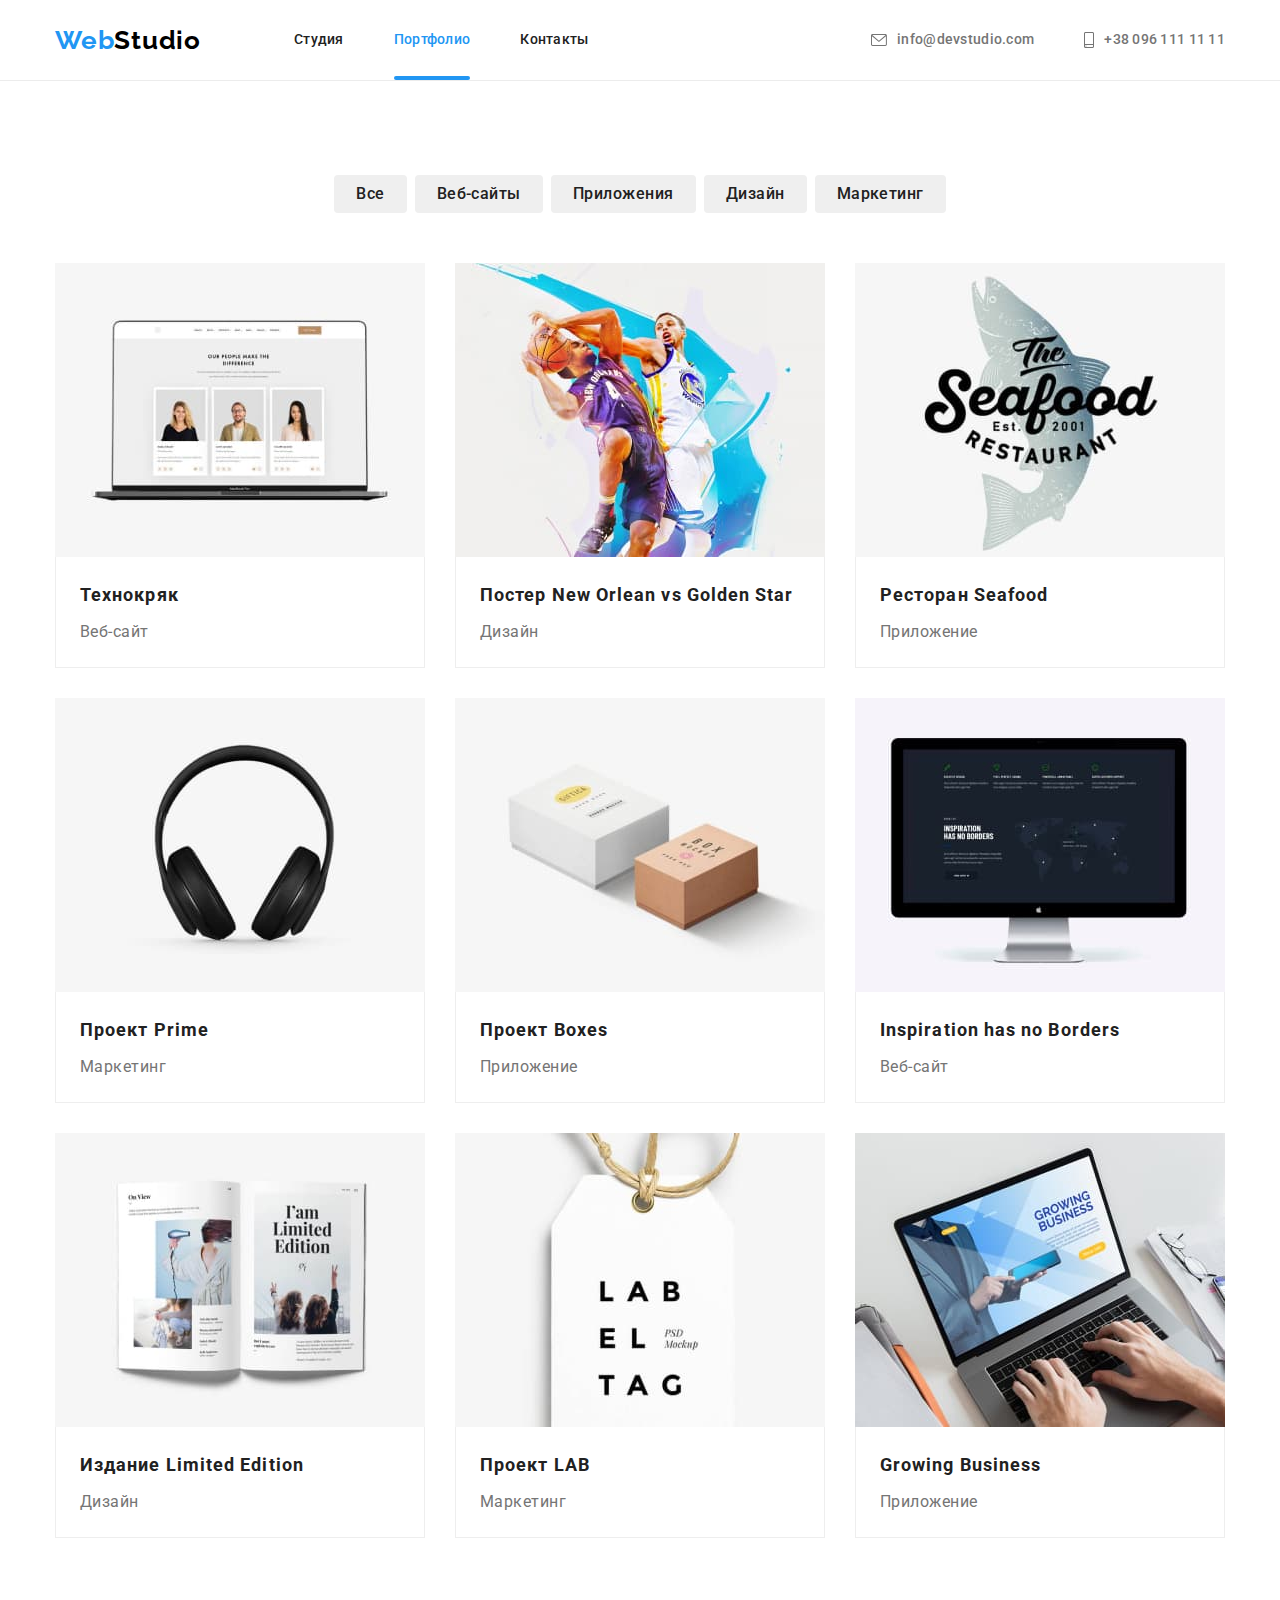
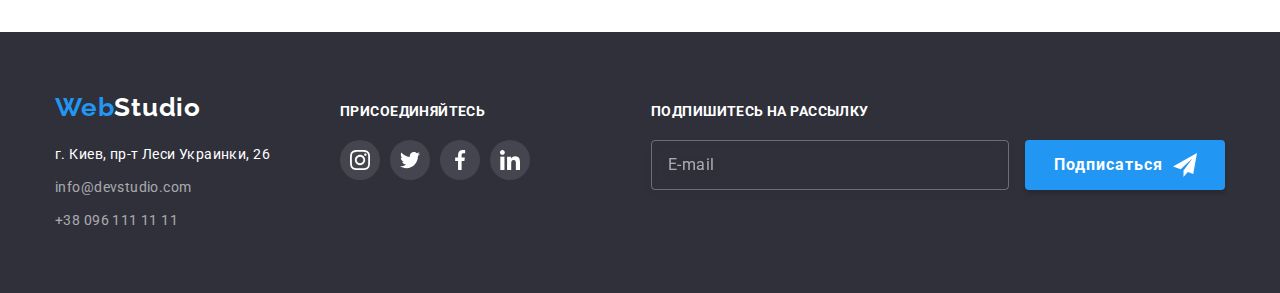
==== portfolio.html @ e2ef631e "HW-7" ====
<!DOCTYPE html>
<html lang="ru">
  <head>
    <meta charset="UTF-8" />
    <meta http-equiv="X-UA-Compatible" content="IE=edge" />
    <meta name="viewport" content="width=device-width, initial-scale=1.0" />
    <link rel="preconnect" href="https://fonts.googleapis.com" />
    <link rel="preconnect" href="https://fonts.gstatic.com" crossorigin />
    <link
      href="https://fonts.googleapis.com/css2?family=Raleway:wght@700&family=Roboto:wght@400;500;700;900&display=swap"
      rel="stylesheet"
    />
    <link
      rel="stylesheet"
      href="https://cdnjs.cloudflare.com/ajax/libs/modern-normalize/1.1.0/modern-normalize.min.css"
    />
    <link rel="stylesheet" href="./CSS/main.min.css" />
    <title>Студия</title>
  </head>
  <body>
    <header class="header">
      <div class="container header__nav">
        <nav class="header-navigation header__nav">
          <a href="./index.html" class="header__logo link"
            >Web<span>Studio</span></a
          >
          <ul class="header__list list">
            <li class="header__item">
              <a href="./index.html" class="header__link link">Студия</a>
            </li>
            <li class="header__item">
              <a href="./portfolio.html" class="header__link link current"
                >Портфолио</a
              >
            </li>
            <li class="header__item">
              <a href="#" class="header__link link">Контакты</a>
            </li>
          </ul>
        </nav>
        <ul class="header__contact list">
          <li class="header__item-contact">
            <a href="mailto:info@devstudio.com" class="header__mail link"
              ><svg class="header__contact-icon" width="16" height="12">
                <use href="./images/icons.svg#icon-mail"></use></svg
              >info@devstudio.com</a
            >
          </li>
          <li class="header__item-contact">
            <a href="tel:+380961111111" class="header__tel link"
              ><svg class="header__contact-icon" width="10" height="16">
                <use href="./images/icons.svg#icon-smartphone"></use></svg
              >+38 096 111 11 11</a
            >
          </li>
        </ul>
      </div>
    </header>
    <main>
      <section class="portfolio section">
        <div class="container">
          <ul class="portfolio-btn-list list">
            <li class="portfolio-btn-item">
              <button type="button" class="btn-item">Все</button>
            </li>
            <li class="portfolio-btn-item">
              <button type="button" class="btn-item">Веб-сайты</button>
            </li>
            <li class="portfolio-btn-item">
              <button type="button" class="btn-item">Приложения</button>
            </li>
            <li class="portfolio-btn-item">
              <button type="button" class="btn-item">Дизайн</button>
            </li>
            <li class="portfolio-btn-item">
              <button type="button" class="btn-item">Маркетинг</button>
            </li>
          </ul>
          <h1 class="visually-hidden">Портфолио</h1>
          <ul class="portfolio-list list">
            <li class="portfolio-item">
              <a href="" class="portfolio-link link">
                <div class="portfolio-wrap">
                  <img src="./images/portfolio-tehno.jpg" alt="" width="370" />
                  <p class="portfolio-top-text">
                    Ресурс предлагает комплексные предложения с разным уровнем
                    функционала и сервисов. Все это позволит посетителю получить
                    исчерпывающие сведения о компании или частном лице.
                  </p>
                </div>
                <div class="portfolio-padding">
                  <h2 class="portfolio-item-title">Технокряк</h2>
                  <p class="portfolio-item-text">Веб-сайт</p>
                </div>
              </a>
            </li>
            <li class="portfolio-item">
              <a href="" class="portfolio-link link">
                <div class="portfolio-wrap">
                  <img
                    src="./images/portfolio-basketboll.jpg"
                    alt=""
                    width="370"
                  />
                  <p class="portfolio-top-text">
                    Ресурс предлагает комплексные предложения с разным уровнем
                    функционала и сервисов. Все это позволит посетителю получить
                    исчерпывающие сведения о компании или частном лице.
                  </p>
                </div>
                <div class="portfolio-padding">
                  <h2 class="portfolio-item-title">
                    Постер New Orlean vs Golden Star
                  </h2>
                  <p class="portfolio-item-text">Дизайн</p>
                </div>
              </a>
            </li>
            <li class="portfolio-item">
              <a href="" class="portfolio-link link">
                <div class="portfolio-wrap">
                  <img
                    src="./images/portfolio-seafood.jpg"
                    alt=""
                    width="370"
                  />
                  <p class="portfolio-top-text">
                    Ресурс предлагает комплексные предложения с разным уровнем
                    функционала и сервисов. Все это позволит посетителю получить
                    исчерпывающие сведения о компании или частном лице.
                  </p>
                </div>
                <div class="portfolio-padding">
                  <h2 class="portfolio-item-title">Ресторан Seafood</h2>
                  <p class="portfolio-item-text">Приложение</p>
                </div>
              </a>
            </li>
            <li class="portfolio-item">
              <a href="" class="portfolio-link link">
                <div class="portfolio-wrap">
                  <img src="./images/portfolio-prime.jpg" alt="" width="370" />
                  <p class="portfolio-top-text">
                    Ресурс предлагает комплексные предложения с разным уровнем
                    функционала и сервисов. Все это позволит посетителю получить
                    исчерпывающие сведения о компании или частном лице.
                  </p>
                </div>
                <div class="portfolio-padding">
                  <h2 class="portfolio-item-title">Проект Prime</h2>
                  <p class="portfolio-item-text">Маркетинг</p>
                </div>
              </a>
            </li>
            <li class="portfolio-item">
              <a href="" class="portfolio-link link">
                <div class="portfolio-wrap">
                  <img src="./images/portfolio-boxes.jpg" alt="" width="370" />
                  <p class="portfolio-top-text">
                    Ресурс предлагает комплексные предложения с разным уровнем
                    функционала и сервисов. Все это позволит посетителю получить
                    исчерпывающие сведения о компании или частном лице.
                  </p>
                </div>
                <div class="portfolio-padding">
                  <h2 class="portfolio-item-title">Проект Boxes</h2>
                  <p class="portfolio-item-text">Приложение</p>
                </div>
              </a>
            </li>
            <li class="portfolio-item">
              <a href="" class="portfolio-link link">
                <div class="portfolio-wrap">
                  <img src="./images/portfolio-pc.jpg" alt="" width="370" />
                  <p class="portfolio-top-text">
                    Ресурс предлагает комплексные предложения с разным уровнем
                    функционала и сервисов. Все это позволит посетителю получить
                    исчерпывающие сведения о компании или частном лице.
                  </p>
                </div>
                <div class="portfolio-padding">
                  <h2 class="portfolio-item-title">
                    Inspiration has no Borders
                  </h2>
                  <p class="portfolio-item-text">Веб-сайт</p>
                </div>
              </a>
            </li>
            <li class="portfolio-item">
              <a href="" class="portfolio-link link">
                <div class="portfolio-wrap">
                  <img src="./images/portfolio-book.jpg" alt="" width="370" />
                  <p class="portfolio-top-text">
                    Ресурс предлагает комплексные предложения с разным уровнем
                    функционала и сервисов. Все это позволит посетителю получить
                    исчерпывающие сведения о компании или частном лице.
                  </p>
                </div>
                <div class="portfolio-padding">
                  <h2 class="portfolio-item-title">Издание Limited Edition</h2>
                  <p class="portfolio-item-text">Дизайн</p>
                </div>
              </a>
            </li>
            <li class="portfolio-item">
              <a href="" class="portfolio-link link">
                <div class="portfolio-wrap">
                  <img src="./images/portfolio-lab.jpg" alt="" width="370" />
                  <p class="portfolio-top-text">
                    Ресурс предлагает комплексные предложения с разным уровнем
                    функционала и сервисов. Все это позволит посетителю получить
                    исчерпывающие сведения о компании или частном лице.
                  </p>
                </div>
                <div class="portfolio-padding">
                  <h2 class="portfolio-item-title">Проект LAB</h2>
                  <p class="portfolio-item-text">Маркетинг</p>
                </div>
              </a>
            </li>
            <li class="portfolio-item">
              <a href="" class="portfolio-link link">
                <div class="portfolio-wrap">
                  <img
                    src="./images/portfolio-noutbook.jpg"
                    alt=""
                    width="370"
                  />
                  <p class="portfolio-top-text">
                    Ресурс предлагает комплексные предложения с разным уровнем
                    функционала и сервисов. Все это позволит посетителю получить
                    исчерпывающие сведения о компании или частном лице.
                  </p>
                </div>
                <div class="portfolio-padding">
                  <h2 class="portfolio-item-title">Growing Business</h2>
                  <p class="portfolio-item-text">Приложение</p>
                </div>
              </a>
            </li>
          </ul>
        </div>
      </section>
    </main>
    <footer class="footer">
      <div class="container">
        <div class="content-address">
          <a href="./index.html" class="footer-logo link"
            >Web<span>Studio</span></a
          >
          <address>
            <a
              href="https://goo.gl/maps/hStME4ANwM8PFaBL6"
              target="_blank"
              rel="noopener noreferrer nofollow"
              class="footer-address link"
              >г. Киев, пр-т Леси Украинки, 26</a
            >
            <ul class="footer-list list">
              <li class="footer-item-contact">
                <a href="mailto:info@devstudio.com" class="footer-mail link"
                  >info@devstudio.com</a
                >
              </li>
              <li class="footer-item-contact">
                <a href="tel:+380961111111" class="footer-tel link"
                  >+38 096 111 11 11</a
                >
              </li>
            </ul>
          </address>
        </div>
        <div class="content-soc">
          <h2 class="footer-title">присоединяйтесь</h2>
          <ul class="footet-soc-list list">
            <li class="footer-soc-item">
              <a href="" class="footer-soc-link">
                <svg class="footer-soc-icon" width="20" height="20">
                  <use href="./images/icons.svg#icon-instagram"></use>
                </svg>
              </a>
            </li>
            <li class="footer-soc-item">
              <a href="" class="footer-soc-link">
                <svg class="footer-soc-icon" width="20" height="20">
                  <use href="./images/icons.svg#icon-twitter"></use>
                </svg>
              </a>
            </li>
            <li class="footer-soc-item">
              <a href="" class="footer-soc-link">
                <svg class="footer-soc-icon" width="20" height="20">
                  <use href="./images/icons.svg#icon-facebook"></use>
                </svg>
              </a>
            </li>
            <li class="footer-soc-item">
              <a href="" class="footer-soc-link">
                <svg class="footer-soc-icon" width="20" height="20">
                  <use href="./images/icons.svg#icon-linkedin"></use>
                </svg>
              </a>
            </li>
          </ul>
        </div>
        <div class="footer-wrap">
          <form>
            <h2 class="footer-input-title">Подпишитесь на рассылку</h2>
            <input
              type="text"
              placeholder="E-mail"
              name="fotter-user-name"
              class="footer-input"
              required
            />
            <button type="submit" class="footer-btn">
              Подписаться
              <svg class="icon-btn" width="24" height="24">
                <use href="./images/icons.svg#icon-send"></use>
              </svg>
            </button>
          </form>
        </div>
      </div>
    </footer>
  </body>
</html>
---- CSS/main.min.css ----
:root{--hero-title-color: #ffffff;--work-title-color: #212121;--team-title-color: #212121;--hero-btn-color: #ffffff;--portfolio-btn-color: #212121}.visually-hidden{position:absolute;white-space:nowrap;width:1px;height:1px;overflow:hidden;border:0;padding:0;clip:rect(0 0 0 0);clip-path:inset(50%);margin:-1px}p,h1,h2,h3,h4,h5,h6{margin:0}ul{margin:0;padding-left:0}img{display:block}body{font-family:"Roboto", sans-serif}.link{text-decoration:none;color:black}.list{list-style:none}.container{width:1200px;padding-left:15px;padding-right:15px;margin:0 auto}.section{padding-top:94px;padding-bottom:94px}.header{border-bottom:1px solid #ececec}.header__nav{display:flex;align-items:center}.header__link.current{color:#2196f3}.header__link.current::after{content:"";position:absolute;left:0;bottom:0;display:block;background-color:#2196f3;border-radius:2px;width:100%;height:4px}.header__logo{font-family:"Raleway";font-weight:700;font-size:26px;line-height:1.19;letter-spacing:0.03em;color:#2196f3}.header__logo span{color:black}.header__link{position:relative;font-family:"Roboto", sans-serif;font-weight:500;font-size:14px;line-height:1.14;letter-spacing:0.02em;color:#212121;display:block;padding-top:32px;padding-bottom:32px;transition-property:color;transition-duration:250ms;transition-timing-function:cubic-bezier(0.4, 0, 0.2, 1)}.header__link:hover,.header__link:focus{color:#2196f3}.header__tel,.header__mail{font-weight:500;font-size:14px;line-height:1.14;letter-spacing:0.02em;color:#757575;display:flex;align-items:center;justify-content:center;padding-top:32px;padding-bottom:32px;transition-property:color;transition-duration:250ms;transition-timing-function:cubic-bezier(0.4, 0, 0.2, 1)}.header__tel:hover,.header__tel:focus,.header__mail:hover,.header__mail:focus{color:#2196f3}.header__item-contact:not(:last-child){margin-right:50px}.header__contact-icon{fill:currentColor;margin-right:10px}.header__list{display:flex;margin-left:93px}.header__contact{display:flex;margin-left:auto}.header__item:not(:last-child){margin-right:50px}.hero{background-color:#2f303a;width:1600px;margin:0 auto;background-image:linear-gradient(rgba(47,48,58,0.4), rgba(47,48,58,0.4)),url(../images/hero-Img.jpg);background-position:center;background-size:1600px;background-repeat:no-repeat;padding-top:200px;padding-bottom:200px;text-align:center}.hero__title{font-weight:900;font-size:44px;line-height:1.36;text-align:center;letter-spacing:0.06em;text-transform:uppercase;color:var(--hero-title-color);margin-bottom:30px}.hero__btn{font-weight:700;font-size:16px;line-height:1.88;display:inline-block;align-items:center;text-align:center;letter-spacing:0.06em;color:#ffffff;background:#2196f3;cursor:pointer;min-width:200px;border-radius:4px;padding:10px 32px;border:none}.about-item-title{font-weight:700;font-size:14px;line-height:1.14;letter-spacing:0.03em;text-transform:uppercase;color:#212121;margin-bottom:10px}.about-item-text{font-size:14px;line-height:1.71;letter-spacing:0.03em;color:#757575}.about-list{display:flex}.about-item{width:calc((100% - 90px) / 4)}.about-item:not(:last-child){margin-right:30px}.about-svg-list{display:flex;justify-content:center}.about-svg-item{margin-bottom:30px}.about-svg-item+.about-svg-item{margin-left:30px}.about-btn{display:flex;width:270px;height:120px;background:#f5f4fa;border-radius:4px;border:none;justify-content:center;align-items:center}.work{padding-top:0}.work__title{font-weight:700;font-size:36px;line-height:1.16;text-align:center;letter-spacing:0.03em;color:var(--work-title-color);margin-bottom:50px}.work__list{display:flex}.work__item{position:relative}.work__item:not(:last-child){margin-right:30px}.work__text{position:absolute;width:370px;height:70px;background-color:rgba(47,48,58,0.8);bottom:0;font-weight:700;font-size:14px;line-height:1.14;text-align:center;letter-spacing:0.03em;text-transform:uppercase;color:#ffffff;display:flex;justify-content:center;align-items:center}.team{background-color:#f5f4fa}.team-title{font-weight:700;font-size:36px;line-height:1.16;text-align:center;letter-spacing:0.03em;color:var(--team-title-color);margin-bottom:50px}.team-item-title{font-weight:500;font-size:16px;line-height:1.18;text-align:center;letter-spacing:0.03em;color:#212121;margin-bottom:10px}.team-text{font-size:16px;line-height:1.18;text-align:center;letter-spacing:0.03em;color:#757575;margin-bottom:10px}.team-list{display:flex}.team-item{background:#ffffff;box-shadow:0px 1px 3px rgba(0,0,0,0.12),0px 1px 1px rgba(0,0,0,0.14),0px 2px 1px rgba(0,0,0,0.2);border-radius:0px 0px 4px 4px}.team-item:not(:last-child){margin-right:30px}.team-padding{padding-top:30px;padding-bottom:30px}.team-soc-list{display:flex;justify-content:center}.team-soc-item+.team-soc-item{margin-left:10px}.team-soc-link{width:44px;height:44px;background-color:#ffffff;border-radius:50%;display:flex;justify-content:center;align-items:center;color:#afb1b8;transition-property:color, background-color;transition-duration:250ms;transition-timing-function:cubic-bezier(0.4, 0, 0.2, 1)}.team-soc-link:hover,.team-soc-link:focus{background-color:#2196f3;color:#ffffff}.team-soc-icon{fill:currentColor}.client-title{font-weight:700;font-size:36px;line-height:1.16;text-align:center;letter-spacing:0.03em;color:#212121;margin-bottom:50px}.client-list{display:flex;justify-content:center}.client-item+.client-item{margin-left:30px}.client-item-link{width:170px;height:92px;border:1px solid #afb1b8;box-sizing:border-box;border-radius:4px;display:flex;justify-content:center;align-items:center;color:#afb1b8;transition-property:color, border;transition-duration:250ms;transition-timing-function:cubic-bezier(0.4, 0, 0.2, 1)}.client-item-link:hover,.client-item-link:focus{border:1px solid #2196f3;color:#2196f3}.client-icon{fill:currentColor}.footer{background-color:#2f303a;padding-top:60px;padding-bottom:60px}.footer-logo{font-family:"Raleway";font-weight:700;font-size:26px;line-height:1.19;letter-spacing:0.03em;color:#2196f3;display:inline-block;margin-bottom:20px}.footer-logo span{color:#ffffff}.footer-address{font-style:normal;font-size:14px;line-height:1.71;letter-spacing:0.03em;color:#ffffff;margin-bottom:9px;display:inline-block}.footer-mail{margin-bottom:9px;display:inline-block}.footer-tel,.footer-mail{font-style:normal;font-size:14px;line-height:1.71;letter-spacing:0.03em;color:rgba(255,255,255,0.6);transition-property:color;transition-duration:250ms;transition-timing-function:cubic-bezier(0.4, 0, 0.2, 1)}.footer-tel:hover,.footer-tel:focus,.footer-mail:hover,.footer-mail:focus{color:#2196f3}.footet-soc-list{display:flex;justify-content:center}.footer-soc-link{width:40px;height:40px;background-color:rgba(255,255,255,0.1);border-radius:50%;display:flex;justify-content:center;align-items:center;color:#ffffff}.footer-soc-link:hover,.footer-soc-link:focus{background-color:#2196f3;color:#ffffff}.footer-soc-item+.footer-soc-item{margin-left:10px}.footer-soc-icon{fill:currentColor;transition-property:color, background-color;transition-duration:250ms;transition-timing-function:cubic-bezier(0.4, 0, 0.2, 1)}.footer-title{font-weight:700;font-size:14px;line-height:1.14;letter-spacing:0.03em;text-transform:uppercase;color:#ffffff;margin-bottom:20px}.footer .container{display:flex;align-items:baseline}.content-soc{margin-left:70px}.footer-wrap{margin-left:auto;position:relative}.footer-input-title{font-weight:700;font-size:14px;line-height:1.14;letter-spacing:0.03em;text-transform:uppercase;color:#ffffff;margin-bottom:20px}.footer-input{width:358px;height:50px;padding-left:16px;margin-right:12px;border:1px solid rgba(255,255,255,0.3);border-radius:4px;filter:drop-shadow(0px 4px 4px rgba(0,0,0,0.15));background-color:transparent;outline:none;font-size:14px;line-height:1.71;letter-spacing:0.03em;color:#ffffff;transition:border-color 250ms cubic-bezier(0.4, 0, 0.2, 1)}.footer-input::placeholder{font-size:16px;line-height:1.25;display:flex;align-items:center;letter-spacing:0.03em;color:rgba(255,255,255,0.6)}.footer-input:focus{border-color:#2196f3}.footer-btn{position:relative;width:200px;height:50px;background:#2196f3;box-shadow:0px 4px 4px rgba(0,0,0,0.15);border-radius:4px;border:none;font-weight:700;font-size:16px;line-height:1.88;letter-spacing:0.06em;color:#ffffff;padding:10px 62px 10px 29px}.icon-btn{position:absolute;right:28px;top:50%;transform:translateY(-50%);fill:#ffffff}.btn-item{font-family:"Roboto";font-weight:500;font-size:16px;line-height:1.62;text-align:center;letter-spacing:0.03em;color:var(--portfolio-btn-color);cursor:pointer;border-radius:4px;padding:6px 22px;border:none;transition-property:color, background-color, box-shadow;transition-duration:250ms;transition-timing-function:cubic-bezier(0.4, 0, 0.2, 1)}.btn-item:hover,.btn-item:focus{background-color:#2196f3;box-shadow:0px 3px 1px rgba(0,0,0,0.1),0px 1px 2px rgba(0,0,0,0.08),0px 2px 2px rgba(0,0,0,0.12);color:#ffffff}.portfolio-item-title{font-weight:700;font-size:18px;line-height:2;letter-spacing:0.06em;color:#212121;margin-bottom:4px}.portfolio-item-text{font-size:16px;line-height:1.88;letter-spacing:0.03em;color:#757575}.portfolio-btn-list{display:flex;align-items:center;justify-content:center}.portfolio-btn-item{margin-bottom:50px}.portfolio-btn-item:not(:last-child){margin-right:8px}.portfolio-list{display:flex;flex-wrap:wrap}.portfolio-item{width:calc((100% - 60px) / 3);margin-right:30px;margin-bottom:30px}.portfolio-item:nth-child(3n){margin-right:0}.portfolio-item:nth-last-child(-n+3){margin-bottom:0}.portfolio-padding{padding:20px 24px;background:#ffffff;border-left:1px solid #eeeeee;border-right:1px solid #eeeeee;border-bottom:1px solid #eeeeee;box-sizing:border-box}.portfolio-link{display:block;transition-property:box-shadow;transition-duration:250ms;transition-timing-function:cubic-bezier(0.4, 0, 0.2, 1)}.portfolio-link:hover,.portfolio-link:focus{box-shadow:0px 1px 1px rgba(0,0,0,0.12),0px 4px 4px rgba(0,0,0,0.06),1px 4px 6px rgba(0,0,0,0.16)}.portfolio-wrap{position:relative;overflow:hidden}.portfolio-top-text{position:absolute;background-color:rgba(33,150,243,0.9);height:100%;width:100%;top:0;font-size:18px;line-height:1.56;letter-spacing:0.03em;color:#ffffff;padding-left:24px;padding-top:63px;transform:translateY(100%);overflow:auto;transition:transform 250ms;transition-timing-function:cubic-bezier(0.4, 0, 0.2, 1)}.portfolio-item:hover .portfolio-top-text{transform:translateY(0%)}.backdrop{position:fixed;top:0;left:0;width:100%;height:100%;background-color:rgba(0,0,0,0.2);z-index:1;opacity:1;transition:opacity 250ms cubic-bezier(0.4, 0, 0.2, 1)}.backdrop.is-hidden{opacity:0;pointer-events:none;visibility:hidden;transition:opacity 250ms, visibility 250ms}.backdrop.is-hidden .modal{transform:translate(-50%, -50%) scale(0.8)}.modal{position:absolute;top:50%;left:50%;width:528px;min-height:581px;background-color:#ffffff;box-shadow:0px 1px 3px rgba(0,0,0,0.12),0px 1px 1px rgba(0,0,0,0.14),0px 2px 1px rgba(0,0,0,0.2);border-radius:4px;padding-top:40px;padding-right:39px;padding-left:41px;padding-bottom:40px;transform:translate(-50%, -50%) scale(1);transition:transform 250ms cubic-bezier(0.4, 0, 0.2, 1)}.modal-btn{display:flex;width:30px;height:30px;background:#ffffff;border:1px solid rgba(0,0,0,0.1);border-radius:50%;justify-content:center;align-items:center;cursor:pointer;position:absolute;right:8px;top:8px;transition:fill 250ms cubic-bezier(0.4, 0, 0.2, 1)}.modal-btn:hover,.modal-btn:focus{fill:#2196f3}.modal-title{font-weight:700;font-size:20px;line-height:1.15;text-align:center;letter-spacing:0.03em;color:#212121;margin-bottom:12px}.modal-field{margin-bottom:10px}.modal-input{width:100%;height:40px;border:1px solid rgba(33,33,33,0.2);border-radius:4px;padding-left:42px;cursor:pointer;outline:none;transition:border-color 250ms cubic-bezier(0.4, 0, 0.2, 1)}.modal-input:focus{border-color:#2196f3}.modal-label{font-size:12px;line-height:1.16;letter-spacing:0.01em;color:#757575;display:block;margin-bottom:4px}.modal-input-wrap{position:relative}.input-icon{position:absolute;left:12px;top:50%;transform:translateY(-50%);fill:#212121;transition:fill 250ms cubic-bezier(0.4, 0, 0.2, 1)}.modal-input:focus+.input-icon{fill:#2196f3}.modal-textarea{margin-bottom:20px}.modal-text{width:448px;height:120px;padding:12px 16px;border:1px solid rgba(33,33,33,0.2);border-radius:4px;resize:none;cursor:pointer;outline:none;transition:border-color 250ms cubic-bezier(0.4, 0, 0.2, 1)}.modal-text::placeholder{font-size:14px;line-height:1.14;letter-spacing:0.01em;color:rgba(117,117,117,0.5)}.modal-text:focus{border-color:#2196f3}.modal-checkbox{margin-bottom:30px}.checkbox-text{font-size:14px;line-height:1.71;letter-spacing:0.03em;color:#757575;display:flex;align-items:center;justify-content:center}.checkbox-text span{width:16px;height:15px;border:2px solid #212121;border-radius:2px;display:flex;align-items:center;justify-content:center;margin-right:7px;transition:background-color 250ms,border 250ms cubic-bezier(0.4, 0, 0.2, 1)}.modal-chechbox__link{color:#2196f3}.checkbox-icon{fill:transparent;transition:fill 250ms cubic-bezier(0.4, 0, 0.2, 1)}.input-checkbox:checked+.checkbox-text span{background-color:#2196f3;border:transparent}.input-checkbox:checked+.checkbox-text .checkbox-icon{fill:#ffffff}.modal-btn-bottom{font-weight:700;font-size:16px;line-height:1.88;display:flex;align-items:center;text-align:center;letter-spacing:0.06em;color:#ffffff;min-width:200px;padding:10px 55px;cursor:pointer;margin:0 auto;background:#2196f3;box-shadow:0px 4px 4px rgba(0,0,0,0.15);border-radius:4px;border:none}
/*# sourceMappingURL=main.min.css.map */
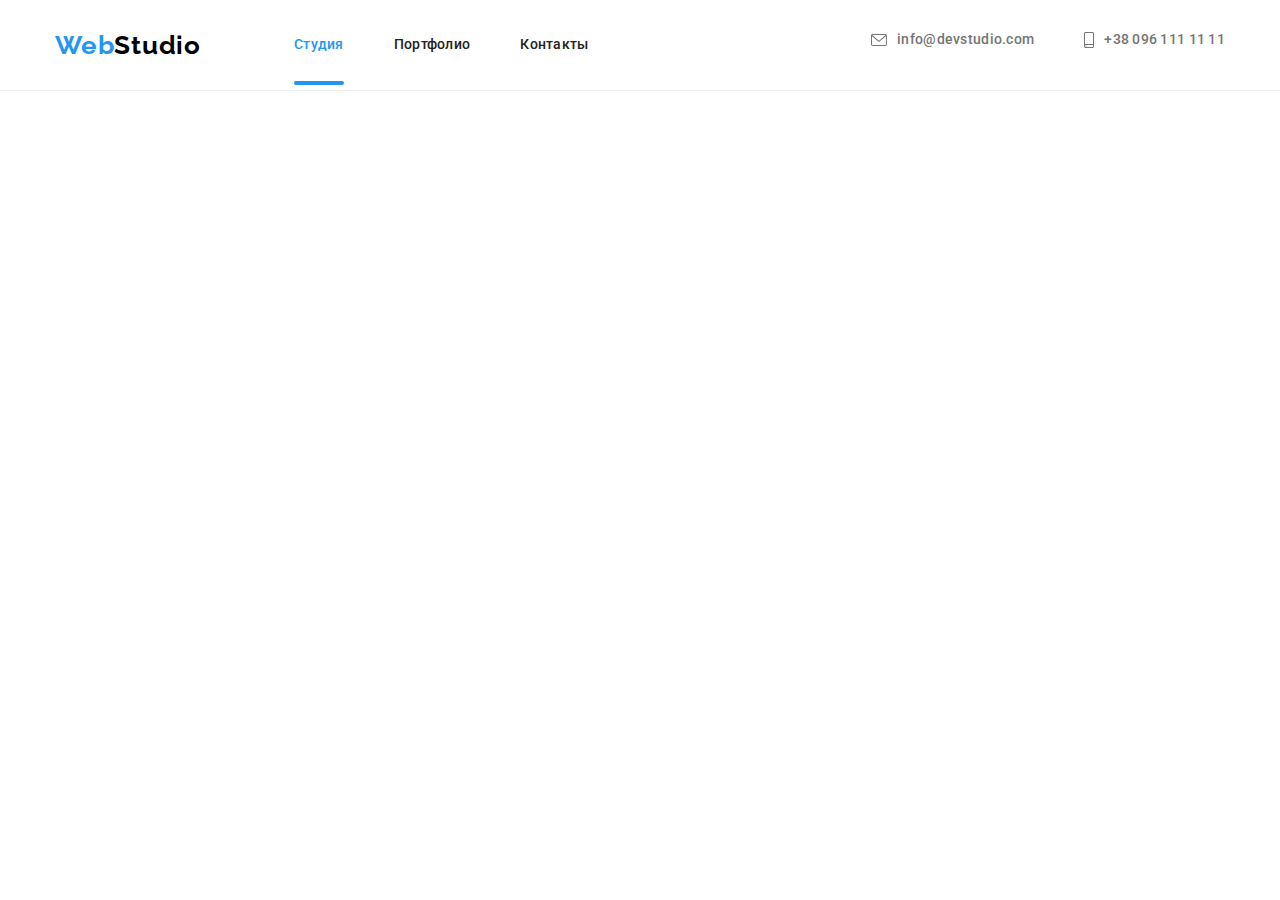
==== commit df60b772: "add-index" ====
--- a/portfolio.html
+++ b/portfolio.html
@@ -20,18 +20,23 @@
   <body>
     <header class="header">
       <div class="container header__nav">
+        <a href="./index.html" class="header__logo link"
+          >Web<span>Studio</span></a
+        >
+        <button type="button" class="header__mob-btn">
+          <svg width="40" height="40" class="header__mob-icon">
+            <use href="./images/icons.svg#icon-menu-mob"></use>
+          </svg>
+        </button>
         <nav class="header-navigation header__nav">
-          <a href="./index.html" class="header__logo link"
-            >Web<span>Studio</span></a
-          >
           <ul class="header__list list">
             <li class="header__item">
-              <a href="./index.html" class="header__link link">Студия</a>
+              <a href="./index.html" class="header__link link current"
+                >Студия</a
+              >
             </li>
             <li class="header__item">
-              <a href="./portfolio.html" class="header__link link current"
-                >Портфолио</a
-              >
+              <a href="./portfolio.html" class="header__link link">Портфолио</a>
             </li>
             <li class="header__item">
               <a href="#" class="header__link link">Контакты</a>
@@ -55,9 +60,61 @@
           </li>
         </ul>
       </div>
+      <div class="mob-menu is-hidden">
+        <div class="container">
+          <div class="mob-menu-top">
+            <button type="button" class="mob-menu__btn" data-modal-close>
+              <svg class="modal-icon" width="18" height="18">
+                <use href="./images/icons.svg#icon-close-modal"></use>
+              </svg>
+            </button>
+            <ul class="mob-menu__list list">
+              <li class="mob-menu__item">
+                <a href="./index.html" class="mob-menu__link link">Студия</a>
+              </li>
+              <li class="mob-menu__item">
+                <a href="./portfolio.html" class="mob-menu__link link current"
+                  >Портфолио</a
+                >
+              </li>
+              <li class="mob-menu__item">
+                <a href="#" class="mob-menu__link link">Контакты</a>
+              </li>
+            </ul>
+          </div>
+          <div class="mob-menu-bottom">
+            <ul class="mob-menu__list list">
+              <li class="mob-menu__item-tel">
+                <a href="tel:+380961111111" class="mob-menu__tel link"
+                  >+38 096 111 11 11</a
+                >
+              </li>
+              <li class="mob-menu__item-mail">
+                <a href="mailto:info@devstudio.com" class="mob-menu__mail link"
+                  >info@devstudio.com</a
+                >
+              </li>
+            </ul>
+            <ul class="mob-menu__list-soc list">
+              <li class="mob-menu__item-soc">
+                <a href="#" class="mob-menu__link-soc link">Instagram</a>
+              </li>
+              <li class="mob-menu__item-soc">
+                <a href="#" class="mob-menu__link-soc link">Twitter</a>
+              </li>
+              <li class="mob-menu__item-soc">
+                <a href="#" class="mob-menu__link-soc link">Facebook</a>
+              </li>
+              <li class="mob-menu__item-soc">
+                <a href="#" class="mob-menu__link-soc link">LinkedIn</a>
+              </li>
+            </ul>
+          </div>
+        </div>
+      </div>
     </header>
     <main>
-      <section class="portfolio section">
+      <!-- <section class="portfolio section">
         <div class="container">
           <ul class="portfolio-btn-list list">
             <li class="portfolio-btn-item">
@@ -240,9 +297,9 @@
             </li>
           </ul>
         </div>
-      </section>
+      </section> -->
     </main>
-    <footer class="footer">
+    <!-- <footer class="footer">
       <div class="container">
         <div class="content-address">
           <a href="./index.html" class="footer-logo link"
@@ -322,6 +379,7 @@
           </form>
         </div>
       </div>
-    </footer>
+    </footer> -->
+    <script src="./js/menu.js"></script>
   </body>
 </html>
--- a/CSS/main.min.css
+++ b/CSS/main.min.css
@@ -1,2 +1,2 @@
-:root{--hero-title-color: #ffffff;--work-title-color: #212121;--team-title-color: #212121;--hero-btn-color: #ffffff;--portfolio-btn-color: #212121}.visually-hidden{position:absolute;white-space:nowrap;width:1px;height:1px;overflow:hidden;border:0;padding:0;clip:rect(0 0 0 0);clip-path:inset(50%);margin:-1px}p,h1,h2,h3,h4,h5,h6{margin:0}ul{margin:0;padding-left:0}img{display:block}body{font-family:"Roboto", sans-serif}.link{text-decoration:none;color:black}.list{list-style:none}.container{width:1200px;padding-left:15px;padding-right:15px;margin:0 auto}.section{padding-top:94px;padding-bottom:94px}.header{border-bottom:1px solid #ececec}.header__nav{display:flex;align-items:center}.header__link.current{color:#2196f3}.header__link.current::after{content:"";position:absolute;left:0;bottom:0;display:block;background-color:#2196f3;border-radius:2px;width:100%;height:4px}.header__logo{font-family:"Raleway";font-weight:700;font-size:26px;line-height:1.19;letter-spacing:0.03em;color:#2196f3}.header__logo span{color:black}.header__link{position:relative;font-family:"Roboto", sans-serif;font-weight:500;font-size:14px;line-height:1.14;letter-spacing:0.02em;color:#212121;display:block;padding-top:32px;padding-bottom:32px;transition-property:color;transition-duration:250ms;transition-timing-function:cubic-bezier(0.4, 0, 0.2, 1)}.header__link:hover,.header__link:focus{color:#2196f3}.header__tel,.header__mail{font-weight:500;font-size:14px;line-height:1.14;letter-spacing:0.02em;color:#757575;display:flex;align-items:center;justify-content:center;padding-top:32px;padding-bottom:32px;transition-property:color;transition-duration:250ms;transition-timing-function:cubic-bezier(0.4, 0, 0.2, 1)}.header__tel:hover,.header__tel:focus,.header__mail:hover,.header__mail:focus{color:#2196f3}.header__item-contact:not(:last-child){margin-right:50px}.header__contact-icon{fill:currentColor;margin-right:10px}.header__list{display:flex;margin-left:93px}.header__contact{display:flex;margin-left:auto}.header__item:not(:last-child){margin-right:50px}.hero{background-color:#2f303a;width:1600px;margin:0 auto;background-image:linear-gradient(rgba(47,48,58,0.4), rgba(47,48,58,0.4)),url(../images/hero-Img.jpg);background-position:center;background-size:1600px;background-repeat:no-repeat;padding-top:200px;padding-bottom:200px;text-align:center}.hero__title{font-weight:900;font-size:44px;line-height:1.36;text-align:center;letter-spacing:0.06em;text-transform:uppercase;color:var(--hero-title-color);margin-bottom:30px}.hero__btn{font-weight:700;font-size:16px;line-height:1.88;display:inline-block;align-items:center;text-align:center;letter-spacing:0.06em;color:#ffffff;background:#2196f3;cursor:pointer;min-width:200px;border-radius:4px;padding:10px 32px;border:none}.about-item-title{font-weight:700;font-size:14px;line-height:1.14;letter-spacing:0.03em;text-transform:uppercase;color:#212121;margin-bottom:10px}.about-item-text{font-size:14px;line-height:1.71;letter-spacing:0.03em;color:#757575}.about-list{display:flex}.about-item{width:calc((100% - 90px) / 4)}.about-item:not(:last-child){margin-right:30px}.about-svg-list{display:flex;justify-content:center}.about-svg-item{margin-bottom:30px}.about-svg-item+.about-svg-item{margin-left:30px}.about-btn{display:flex;width:270px;height:120px;background:#f5f4fa;border-radius:4px;border:none;justify-content:center;align-items:center}.work{padding-top:0}.work__title{font-weight:700;font-size:36px;line-height:1.16;text-align:center;letter-spacing:0.03em;color:var(--work-title-color);margin-bottom:50px}.work__list{display:flex}.work__item{position:relative}.work__item:not(:last-child){margin-right:30px}.work__text{position:absolute;width:370px;height:70px;background-color:rgba(47,48,58,0.8);bottom:0;font-weight:700;font-size:14px;line-height:1.14;text-align:center;letter-spacing:0.03em;text-transform:uppercase;color:#ffffff;display:flex;justify-content:center;align-items:center}.team{background-color:#f5f4fa}.team-title{font-weight:700;font-size:36px;line-height:1.16;text-align:center;letter-spacing:0.03em;color:var(--team-title-color);margin-bottom:50px}.team-item-title{font-weight:500;font-size:16px;line-height:1.18;text-align:center;letter-spacing:0.03em;color:#212121;margin-bottom:10px}.team-text{font-size:16px;line-height:1.18;text-align:center;letter-spacing:0.03em;color:#757575;margin-bottom:10px}.team-list{display:flex}.team-item{background:#ffffff;box-shadow:0px 1px 3px rgba(0,0,0,0.12),0px 1px 1px rgba(0,0,0,0.14),0px 2px 1px rgba(0,0,0,0.2);border-radius:0px 0px 4px 4px}.team-item:not(:last-child){margin-right:30px}.team-padding{padding-top:30px;padding-bottom:30px}.team-soc-list{display:flex;justify-content:center}.team-soc-item+.team-soc-item{margin-left:10px}.team-soc-link{width:44px;height:44px;background-color:#ffffff;border-radius:50%;display:flex;justify-content:center;align-items:center;color:#afb1b8;transition-property:color, background-color;transition-duration:250ms;transition-timing-function:cubic-bezier(0.4, 0, 0.2, 1)}.team-soc-link:hover,.team-soc-link:focus{background-color:#2196f3;color:#ffffff}.team-soc-icon{fill:currentColor}.client-title{font-weight:700;font-size:36px;line-height:1.16;text-align:center;letter-spacing:0.03em;color:#212121;margin-bottom:50px}.client-list{display:flex;justify-content:center}.client-item+.client-item{margin-left:30px}.client-item-link{width:170px;height:92px;border:1px solid #afb1b8;box-sizing:border-box;border-radius:4px;display:flex;justify-content:center;align-items:center;color:#afb1b8;transition-property:color, border;transition-duration:250ms;transition-timing-function:cubic-bezier(0.4, 0, 0.2, 1)}.client-item-link:hover,.client-item-link:focus{border:1px solid #2196f3;color:#2196f3}.client-icon{fill:currentColor}.footer{background-color:#2f303a;padding-top:60px;padding-bottom:60px}.footer-logo{font-family:"Raleway";font-weight:700;font-size:26px;line-height:1.19;letter-spacing:0.03em;color:#2196f3;display:inline-block;margin-bottom:20px}.footer-logo span{color:#ffffff}.footer-address{font-style:normal;font-size:14px;line-height:1.71;letter-spacing:0.03em;color:#ffffff;margin-bottom:9px;display:inline-block}.footer-mail{margin-bottom:9px;display:inline-block}.footer-tel,.footer-mail{font-style:normal;font-size:14px;line-height:1.71;letter-spacing:0.03em;color:rgba(255,255,255,0.6);transition-property:color;transition-duration:250ms;transition-timing-function:cubic-bezier(0.4, 0, 0.2, 1)}.footer-tel:hover,.footer-tel:focus,.footer-mail:hover,.footer-mail:focus{color:#2196f3}.footet-soc-list{display:flex;justify-content:center}.footer-soc-link{width:40px;height:40px;background-color:rgba(255,255,255,0.1);border-radius:50%;display:flex;justify-content:center;align-items:center;color:#ffffff}.footer-soc-link:hover,.footer-soc-link:focus{background-color:#2196f3;color:#ffffff}.footer-soc-item+.footer-soc-item{margin-left:10px}.footer-soc-icon{fill:currentColor;transition-property:color, background-color;transition-duration:250ms;transition-timing-function:cubic-bezier(0.4, 0, 0.2, 1)}.footer-title{font-weight:700;font-size:14px;line-height:1.14;letter-spacing:0.03em;text-transform:uppercase;color:#ffffff;margin-bottom:20px}.footer .container{display:flex;align-items:baseline}.content-soc{margin-left:70px}.footer-wrap{margin-left:auto;position:relative}.footer-input-title{font-weight:700;font-size:14px;line-height:1.14;letter-spacing:0.03em;text-transform:uppercase;color:#ffffff;margin-bottom:20px}.footer-input{width:358px;height:50px;padding-left:16px;margin-right:12px;border:1px solid rgba(255,255,255,0.3);border-radius:4px;filter:drop-shadow(0px 4px 4px rgba(0,0,0,0.15));background-color:transparent;outline:none;font-size:14px;line-height:1.71;letter-spacing:0.03em;color:#ffffff;transition:border-color 250ms cubic-bezier(0.4, 0, 0.2, 1)}.footer-input::placeholder{font-size:16px;line-height:1.25;display:flex;align-items:center;letter-spacing:0.03em;color:rgba(255,255,255,0.6)}.footer-input:focus{border-color:#2196f3}.footer-btn{position:relative;width:200px;height:50px;background:#2196f3;box-shadow:0px 4px 4px rgba(0,0,0,0.15);border-radius:4px;border:none;font-weight:700;font-size:16px;line-height:1.88;letter-spacing:0.06em;color:#ffffff;padding:10px 62px 10px 29px}.icon-btn{position:absolute;right:28px;top:50%;transform:translateY(-50%);fill:#ffffff}.btn-item{font-family:"Roboto";font-weight:500;font-size:16px;line-height:1.62;text-align:center;letter-spacing:0.03em;color:var(--portfolio-btn-color);cursor:pointer;border-radius:4px;padding:6px 22px;border:none;transition-property:color, background-color, box-shadow;transition-duration:250ms;transition-timing-function:cubic-bezier(0.4, 0, 0.2, 1)}.btn-item:hover,.btn-item:focus{background-color:#2196f3;box-shadow:0px 3px 1px rgba(0,0,0,0.1),0px 1px 2px rgba(0,0,0,0.08),0px 2px 2px rgba(0,0,0,0.12);color:#ffffff}.portfolio-item-title{font-weight:700;font-size:18px;line-height:2;letter-spacing:0.06em;color:#212121;margin-bottom:4px}.portfolio-item-text{font-size:16px;line-height:1.88;letter-spacing:0.03em;color:#757575}.portfolio-btn-list{display:flex;align-items:center;justify-content:center}.portfolio-btn-item{margin-bottom:50px}.portfolio-btn-item:not(:last-child){margin-right:8px}.portfolio-list{display:flex;flex-wrap:wrap}.portfolio-item{width:calc((100% - 60px) / 3);margin-right:30px;margin-bottom:30px}.portfolio-item:nth-child(3n){margin-right:0}.portfolio-item:nth-last-child(-n+3){margin-bottom:0}.portfolio-padding{padding:20px 24px;background:#ffffff;border-left:1px solid #eeeeee;border-right:1px solid #eeeeee;border-bottom:1px solid #eeeeee;box-sizing:border-box}.portfolio-link{display:block;transition-property:box-shadow;transition-duration:250ms;transition-timing-function:cubic-bezier(0.4, 0, 0.2, 1)}.portfolio-link:hover,.portfolio-link:focus{box-shadow:0px 1px 1px rgba(0,0,0,0.12),0px 4px 4px rgba(0,0,0,0.06),1px 4px 6px rgba(0,0,0,0.16)}.portfolio-wrap{position:relative;overflow:hidden}.portfolio-top-text{position:absolute;background-color:rgba(33,150,243,0.9);height:100%;width:100%;top:0;font-size:18px;line-height:1.56;letter-spacing:0.03em;color:#ffffff;padding-left:24px;padding-top:63px;transform:translateY(100%);overflow:auto;transition:transform 250ms;transition-timing-function:cubic-bezier(0.4, 0, 0.2, 1)}.portfolio-item:hover .portfolio-top-text{transform:translateY(0%)}.backdrop{position:fixed;top:0;left:0;width:100%;height:100%;background-color:rgba(0,0,0,0.2);z-index:1;opacity:1;transition:opacity 250ms cubic-bezier(0.4, 0, 0.2, 1)}.backdrop.is-hidden{opacity:0;pointer-events:none;visibility:hidden;transition:opacity 250ms, visibility 250ms}.backdrop.is-hidden .modal{transform:translate(-50%, -50%) scale(0.8)}.modal{position:absolute;top:50%;left:50%;width:528px;min-height:581px;background-color:#ffffff;box-shadow:0px 1px 3px rgba(0,0,0,0.12),0px 1px 1px rgba(0,0,0,0.14),0px 2px 1px rgba(0,0,0,0.2);border-radius:4px;padding-top:40px;padding-right:39px;padding-left:41px;padding-bottom:40px;transform:translate(-50%, -50%) scale(1);transition:transform 250ms cubic-bezier(0.4, 0, 0.2, 1)}.modal-btn{display:flex;width:30px;height:30px;background:#ffffff;border:1px solid rgba(0,0,0,0.1);border-radius:50%;justify-content:center;align-items:center;cursor:pointer;position:absolute;right:8px;top:8px;transition:fill 250ms cubic-bezier(0.4, 0, 0.2, 1)}.modal-btn:hover,.modal-btn:focus{fill:#2196f3}.modal-title{font-weight:700;font-size:20px;line-height:1.15;text-align:center;letter-spacing:0.03em;color:#212121;margin-bottom:12px}.modal-field{margin-bottom:10px}.modal-input{width:100%;height:40px;border:1px solid rgba(33,33,33,0.2);border-radius:4px;padding-left:42px;cursor:pointer;outline:none;transition:border-color 250ms cubic-bezier(0.4, 0, 0.2, 1)}.modal-input:focus{border-color:#2196f3}.modal-label{font-size:12px;line-height:1.16;letter-spacing:0.01em;color:#757575;display:block;margin-bottom:4px}.modal-input-wrap{position:relative}.input-icon{position:absolute;left:12px;top:50%;transform:translateY(-50%);fill:#212121;transition:fill 250ms cubic-bezier(0.4, 0, 0.2, 1)}.modal-input:focus+.input-icon{fill:#2196f3}.modal-textarea{margin-bottom:20px}.modal-text{width:448px;height:120px;padding:12px 16px;border:1px solid rgba(33,33,33,0.2);border-radius:4px;resize:none;cursor:pointer;outline:none;transition:border-color 250ms cubic-bezier(0.4, 0, 0.2, 1)}.modal-text::placeholder{font-size:14px;line-height:1.14;letter-spacing:0.01em;color:rgba(117,117,117,0.5)}.modal-text:focus{border-color:#2196f3}.modal-checkbox{margin-bottom:30px}.checkbox-text{font-size:14px;line-height:1.71;letter-spacing:0.03em;color:#757575;display:flex;align-items:center;justify-content:center}.checkbox-text span{width:16px;height:15px;border:2px solid #212121;border-radius:2px;display:flex;align-items:center;justify-content:center;margin-right:7px;transition:background-color 250ms,border 250ms cubic-bezier(0.4, 0, 0.2, 1)}.modal-chechbox__link{color:#2196f3}.checkbox-icon{fill:transparent;transition:fill 250ms cubic-bezier(0.4, 0, 0.2, 1)}.input-checkbox:checked+.checkbox-text span{background-color:#2196f3;border:transparent}.input-checkbox:checked+.checkbox-text .checkbox-icon{fill:#ffffff}.modal-btn-bottom{font-weight:700;font-size:16px;line-height:1.88;display:flex;align-items:center;text-align:center;letter-spacing:0.06em;color:#ffffff;min-width:200px;padding:10px 55px;cursor:pointer;margin:0 auto;background:#2196f3;box-shadow:0px 4px 4px rgba(0,0,0,0.15);border-radius:4px;border:none}
+:root{--hero-title-color: #ffffff;--work-title-color: #212121;--team-title-color: #212121;--hero-btn-color: #ffffff;--portfolio-btn-color: #212121}.visually-hidden{position:absolute;white-space:nowrap;width:1px;height:1px;overflow:hidden;border:0;padding:0;clip:rect(0 0 0 0);clip-path:inset(50%);margin:-1px}p,h1,h2,h3,h4,h5,h6{margin:0}ul{margin:0;padding-left:0}img{display:block}body{font-family:"Roboto", sans-serif}.link{text-decoration:none;color:black}.list{list-style:none}.container{width:100%;padding-left:15px;padding-right:15px;margin:0 auto}@media screen and (max-width: 766px){.container{max-width:448px}}@media screen and (min-width: 767px){.container{max-width:768px}}@media screen and (min-width: 1200px){.container{max-width:1200px}}.section{padding-top:60px;padding-bottom:60px}@media screen and (min-width: 1200px){.section{padding-top:94px;padding-bottom:94px}}.header{border-bottom:1px solid #ececec}.header__nav{display:flex;align-items:center}.header__link.current{color:#2196f3}.header__link.current::after{content:"";position:absolute;left:0;bottom:0;display:block;background-color:#2196f3;border-radius:2px;width:100%;height:4px}.header__logo{font-family:"Raleway";font-weight:700;font-size:26px;line-height:1.19;letter-spacing:0.03em;color:#2196f3}.header__logo span{color:black}.header__link{position:relative;font-family:"Roboto", sans-serif;font-weight:500;font-size:14px;line-height:1.14;letter-spacing:0.02em;color:#212121;display:block;padding-top:32px;padding-bottom:32px;transition-property:color;transition-duration:250ms;transition-timing-function:cubic-bezier(0.4, 0, 0.2, 1)}.header__link:hover,.header__link:focus{color:#2196f3}.header__tel,.header__mail{font-weight:500;font-size:14px;line-height:1.14;letter-spacing:0.02em;color:#757575;transition-property:color;transition-duration:250ms;transition-timing-function:cubic-bezier(0.4, 0, 0.2, 1)}.header__tel:hover,.header__tel:focus,.header__mail:hover,.header__mail:focus{color:#2196f3}@media screen and (min-width: 767px){.header__tel,.header__mail{display:block}}@media screen and (min-width: 1200px){.header__tel,.header__mail{display:flex;align-items:center;justify-content:center;padding-top:32px;padding-bottom:32px}}@media screen and (min-width: 767px){.header__item-contact:not(:last-child){margin-bottom:10px}}@media screen and (min-width: 1200px){.header__item-contact:not(:last-child){margin-right:50px}}.header__contact-icon{fill:currentColor;margin-right:10px}.header__list{display:none}@media screen and (min-width: 767px){.header__list{display:flex;margin-left:93px}}.header__contact{display:none}@media screen and (min-width: 767px){.header__contact{display:block;margin-left:auto}}@media screen and (min-width: 1200px){.header__contact{display:flex;margin-left:auto}}.header__item:not(:last-child){margin-right:50px}.header__mob-btn{width:40px;height:40px;margin-left:auto;padding:0;border:none;background-color:transparent;cursor:pointer;transition:fill 250ms cubic-bezier(0.4, 0, 0.2, 1)}.header__mob-btn:hover,.header__mob-btn:focus{fill:#2196f3}@media screen and (min-width: 767px){.header__mob-btn{display:none}}.mob-menu{position:fixed;z-index:1;top:0;left:0;background-color:#ffffff;width:100vw;height:100vh;padding-top:10px;padding-bottom:48px;opacity:1;transition:opacity 250ms cubic-bezier(0.4, 0, 0.2, 1)}.mob-menu .container{display:flex;flex-direction:column;height:100%;justify-content:space-between}.mob-menu.is-hidden{opacity:0;pointer-events:none;visibility:hidden;transition:opacity 1250ms, visibility 250ms}.mob-menu__btn{display:block;width:40px;height:40px;background:#ffffff;border:none;border-radius:50%;justify-content:center;align-items:center;margin-left:auto;cursor:pointer;transition:fill 250ms cubic-bezier(0.4, 0, 0.2, 1)}.mob-menu__btn:hover,.mob-menu__btn:focus{fill:#2196f3}@media screen and (min-width: 767px){.mob-menu__btn{display:none}}.mob-menu__list-soc{display:flex}.mob-menu__item+.mob-menu__item{margin-top:32px}.mob-menu__item-soc:not(:last-child){padding-right:10px;border-right:1px solid rgba(33,33,33,0.2)}.mob-menu__item-soc:not(:first-child){padding-left:10px}.mob-menu__link{font-weight:500;font-size:40px;line-height:1.18;letter-spacing:0.02em;color:#212121;transition:color 250ms cubic-bezier(0.4, 0, 0.2, 1)}.mob-menu__link.current{color:#2196f3}.mob-menu__link:hover,.mob-menu__link:focus{color:#2196f3}.mob-menu__item-tel{margin-bottom:32px}.mob-menu__item-mail{margin-bottom:64px}.mob-menu__tel{font-weight:500;font-size:34px;line-height:1.18;letter-spacing:0.02em;color:#757575;transition:color 250ms cubic-bezier(0.4, 0, 0.2, 1)}.mob-menu__tel:hover,.mob-menu__tel:focus{color:#2196f3}.mob-menu__mail{font-weight:500;font-size:24px;line-height:1.16;letter-spacing:0.02em;color:#757575}.mob-menu__mail:hover,.mob-menu__mail:focus{color:#2196f3}.mob-menu__link-soc{font-weight:500;font-size:18px;line-height:1.22;letter-spacing:0.02em;color:#2196f3}.no-scroll{overflow:hidden}.hero{background-color:#2f303a;padding-top:118px;padding-bottom:118px;text-align:center}.hero__title{font-weight:900;font-size:26px;line-height:1.62;text-align:center;letter-spacing:0.06em;text-transform:uppercase;color:#ffffff;margin-bottom:30px}@media screen and (min-width: 1200px){.hero__title{font-weight:900;font-size:44px;line-height:1.36}}.hero__btn{font-weight:700;font-size:16px;line-height:1.88;display:inline-block;align-items:center;text-align:center;letter-spacing:0.06em;color:#ffffff;background:#2196f3;cursor:pointer;min-width:200px;border-radius:4px;padding:10px 32px;border:none}.about-item-title{font-weight:700;font-size:14px;line-height:1.14;letter-spacing:0.03em;text-transform:uppercase;color:#212121;margin-bottom:10px}.about-item-text{font-size:14px;line-height:1.71;letter-spacing:0.03em;color:#757575}@media screen and (min-width: 767px){.about-list{display:flex;flex-wrap:wrap;justify-content:center}}@media screen and (min-width: 1200px){.about-list{flex-wrap:nowrap}}@media screen and (max-width: 1199px){.about-item:not(:last-child){margin-bottom:30px}}@media screen and (min-width: 767px){.about-item{flex-basis:calc((100% - 30px) / 2)}.about-item:nth-child(odd){margin-right:30px}.about-item:nth-last-child(-n+2){margin-bottom:0}}@media screen and (min-width: 1200px){.about-item{flex-basis:calc((100% - 30px) / 4);width:270px}.about-item:not(:last-child){margin-right:30px;margin-bottom:0}}.about-svg{display:flex;max-width:450px;height:120px;background:#f5f4fa;border-radius:4px;border:none;justify-content:center;align-items:center;margin-bottom:30px}.work{display:none}@media screen and (min-width: 1200px){.work{display:block;padding-top:0}}.work__title{font-weight:700;font-size:36px;line-height:1.16;text-align:center;letter-spacing:0.03em;color:var(--work-title-color);margin-bottom:50px}.work__list{display:flex}.work__item{position:relative}.work__item:not(:last-child){margin-right:30px}.work__text{position:absolute;width:370px;height:70px;background-color:rgba(47,48,58,0.8);bottom:0;font-weight:700;font-size:14px;line-height:1.14;text-align:center;letter-spacing:0.03em;text-transform:uppercase;color:#ffffff;display:flex;justify-content:center;align-items:center}.team{background-color:#f5f4fa}.team-title{font-weight:700;font-size:28px;line-height:1.17;text-align:center;letter-spacing:0.03em;color:var(--team-title-color);margin-bottom:30px}@media screen and (min-width: 1200px){.team-title{font-weight:700;font-size:36px;line-height:1.16;margin-bottom:50px}}.team-item-title{font-weight:500;font-size:16px;line-height:1.18;text-align:center;letter-spacing:0.03em;color:#212121;margin-bottom:10px}.team-text{font-size:16px;line-height:1.18;text-align:center;letter-spacing:0.03em;color:#757575;margin-bottom:16px}@media screen and (min-width: 767px){.team-list{display:flex;flex-wrap:wrap;justify-content:center}}.team-item{background:#ffffff;box-shadow:0px 1px 3px rgba(0,0,0,0.12),0px 1px 1px rgba(0,0,0,0.14),0px 2px 1px rgba(0,0,0,0.2);border-radius:0px 0px 4px 4px}.team-item:not(:last-child){margin-bottom:30px}@media screen and (min-width: 767px){.team-item{margin-right:30px}.team-item:nth-child(2n){margin-right:0}.team-item:nth-last-child(-n+2){margin-bottom:0}}@media screen and (min-width: 1200px){.team-item:not(:last-child){margin-right:30px;margin-bottom:0}}.team-padding{padding-top:30px;padding-bottom:30px}.team-soc-list{display:flex;justify-content:center}.team-soc-item+.team-soc-item{margin-left:10px}.team-soc-link{width:44px;height:44px;background-color:#ffffff;border-radius:50%;display:flex;justify-content:center;align-items:center;color:#afb1b8;transition-property:color, background-color;transition-duration:250ms;transition-timing-function:cubic-bezier(0.4, 0, 0.2, 1)}.team-soc-link:hover,.team-soc-link:focus{background-color:#2196f3;color:#ffffff}.team-soc-icon{fill:currentColor}.client-title{font-weight:700;font-size:28px;line-height:1.17;text-align:center;letter-spacing:0.03em;color:#212121;margin-bottom:30px}@media screen and (min-width: 1200px){.client-title{font-weight:700;font-size:36px;line-height:1.16;margin-bottom:50px}}.client-list{display:flex;flex-wrap:wrap;justify-content:center}@media screen and (min-width: 1200px){.client-list{flex-wrap:nowrap}}@media screen and (max-width: 766px){.client-item{flex-basis:calc((100% - 30px) / 2)}.client-item:nth-child(odd){margin-right:30px}.client-item:not(:nth-last-child(-n+2)){margin-bottom:30px}}@media screen and (min-width: 767px){.client-item{flex-basis:calc((100% - 60px) / 3)}.client-item:not(:nth-child(3n)){margin-right:30px}.client-item:not(:nth-last-child(-n+3)){margin-bottom:30px}}@media screen and (min-width: 1200px){.client-item{width:170px;margin-bottom:0}.client-item:not(:last-child){margin-right:30px;margin-bottom:0}}.client-item-link{width:100%;height:92px;border:1px solid #afb1b8;box-sizing:border-box;border-radius:4px;display:flex;justify-content:center;align-items:center;color:#afb1b8;transition-property:color, border;transition-duration:250ms;transition-timing-function:cubic-bezier(0.4, 0, 0.2, 1)}.client-item-link:hover,.client-item-link:focus{border:1px solid #2196f3;color:#2196f3}@media screen and (min-width: 1200px){.client-item-link{width:170px}}.client-icon{fill:currentColor}.footer{background-color:#2f303a;padding-top:60px;padding-bottom:60px}.footer .container{display:block;text-align:center;margin-left:auto;margin-right:auto}@media screen and (min-width: 1200px){.footer .container{display:flex;align-items:baseline;width:100%;padding-left:15px;padding-right:15px;margin:0 auto;text-align:start}}@media screen and (min-width: 767px){.footer-tablet-wrap{display:flex;justify-content:center;align-items:baseline}}.footer-logo{font-family:"Raleway";font-weight:700;font-size:26px;line-height:1.19;letter-spacing:0.03em;color:#2196f3;display:inline-block;margin-bottom:20px}.footer-logo span{color:#ffffff}.footer-address{font-style:normal;font-size:14px;line-height:1.71;letter-spacing:0.03em;color:#ffffff;display:inline-block;margin-bottom:8px}.footer-tel,.footer-mail{font-style:normal;font-size:14px;line-height:1.71;letter-spacing:0.03em;color:rgba(255,255,255,0.6);transition-property:color;transition-duration:250ms;transition-timing-function:cubic-bezier(0.4, 0, 0.2, 1)}.footer-tel:hover,.footer-tel:focus,.footer-mail:hover,.footer-mail:focus{color:#2196f3}.footer-mail{margin-bottom:8px;display:inline-block}.footer-title{font-weight:700;font-size:14px;line-height:1.14;letter-spacing:0.03em;text-transform:uppercase;color:#ffffff;margin-top:60px;margin-bottom:20px}@media screen and (min-width: 767px){.footer-title{margin-top:0}}@media screen and (min-width: 767px){.content-soc{margin-left:165px}}@media screen and (min-width: 1200px){.content-soc{margin-left:70px}}.footer-soc-link{width:40px;height:40px;background-color:rgba(255,255,255,0.1);border-radius:50%;display:flex;justify-content:center;align-items:center;color:#ffffff}.footer-soc-link:hover,.footer-soc-link:focus{background-color:#2196f3;color:#ffffff}.footer-soc-icon{fill:currentColor;transition-property:color, background-color;transition-duration:250ms;transition-timing-function:cubic-bezier(0.4, 0, 0.2, 1)}.footet-soc-list{display:flex;justify-content:center}.footer-soc-item+.footer-soc-item{margin-left:10px}.footer-input-title{font-weight:700;font-size:14px;line-height:1.14;letter-spacing:0.03em;text-transform:uppercase;color:#ffffff;margin-bottom:20px;margin-top:60px}.footer-input{width:100%;height:50px;padding-left:16px;border:1px solid rgba(255,255,255,0.3);border-radius:4px;filter:drop-shadow(0px 4px 4px rgba(0,0,0,0.15));background-color:transparent;outline:none;font-size:14px;line-height:1.71;letter-spacing:0.03em;color:#ffffff;transition:border-color 250ms cubic-bezier(0.4, 0, 0.2, 1)}.footer-input::placeholder{font-size:16px;line-height:1.25;display:flex;align-items:center;letter-spacing:0.03em;color:rgba(255,255,255,0.6)}.footer-input:focus{border-color:#2196f3}@media screen and (max-width: 766px){.footer-input{margin-bottom:20px}}@media screen and (min-width: 767px){.footer-input{width:450px;display:flex;flex-wrap:wrap;margin-left:auto;margin-right:auto;margin-bottom:20px}}@media screen and (min-width: 1200px){.footer-input{width:358px;display:inline-block;flex-wrap:nowrap;margin-right:12px;margin-left:0;margin-bottom:0}}@media screen and (min-width: 1200px){.footer-wrap{margin-left:auto;position:relative}}@media screen and (min-width: 1200px){.footer-wrap{margin-left:93px}}@media screen and (max-width: 766px){.footer-label-mob{display:flex;flex-wrap:wrap;justify-content:center}}.footer-btn{position:relative;width:200px;height:50px;background:#2196f3;box-shadow:0px 4px 4px rgba(0,0,0,0.15);border-radius:4px;border:none;font-weight:700;font-size:16px;line-height:1.88;letter-spacing:0.06em;color:#ffffff;padding:10px 62px 10px 29px}@media screen and (max-width: 766px){.footer-btn{margin-left:auto;margin-right:auto}}.icon-btn{position:absolute;right:28px;top:50%;transform:translateY(-50%);fill:#ffffff}.btn-item{font-family:"Roboto";font-weight:500;font-size:16px;line-height:1.62;text-align:center;letter-spacing:0.03em;color:var(--portfolio-btn-color);cursor:pointer;border-radius:4px;padding:6px 22px;border:none;transition-property:color, background-color, box-shadow;transition-duration:250ms;transition-timing-function:cubic-bezier(0.4, 0, 0.2, 1)}.btn-item:hover,.btn-item:focus{background-color:#2196f3;box-shadow:0px 3px 1px rgba(0,0,0,0.1),0px 1px 2px rgba(0,0,0,0.08),0px 2px 2px rgba(0,0,0,0.12);color:#ffffff}.portfolio-item-title{font-weight:700;font-size:18px;line-height:2;letter-spacing:0.06em;color:#212121;margin-bottom:4px}.portfolio-item-text{font-size:16px;line-height:1.88;letter-spacing:0.03em;color:#757575}.portfolio-btn-list{display:flex;align-items:center;justify-content:center}.portfolio-btn-item{margin-bottom:50px}.portfolio-btn-item:not(:last-child){margin-right:8px}.portfolio-list{display:flex;flex-wrap:wrap}.portfolio-item{width:calc((100% - 60px) / 3);margin-right:30px;margin-bottom:30px}.portfolio-item:nth-child(3n){margin-right:0}.portfolio-item:nth-last-child(-n+3){margin-bottom:0}.portfolio-padding{padding:20px 24px;background:#ffffff;border-left:1px solid #eeeeee;border-right:1px solid #eeeeee;border-bottom:1px solid #eeeeee;box-sizing:border-box}.portfolio-link{display:block;transition-property:box-shadow;transition-duration:250ms;transition-timing-function:cubic-bezier(0.4, 0, 0.2, 1)}.portfolio-link:hover,.portfolio-link:focus{box-shadow:0px 1px 1px rgba(0,0,0,0.12),0px 4px 4px rgba(0,0,0,0.06),1px 4px 6px rgba(0,0,0,0.16)}.portfolio-wrap{position:relative;overflow:hidden}.portfolio-top-text{position:absolute;background-color:rgba(33,150,243,0.9);height:100%;width:100%;top:0;font-size:18px;line-height:1.56;letter-spacing:0.03em;color:#ffffff;padding-left:24px;padding-top:63px;transform:translateY(100%);overflow:auto;transition:transform 250ms;transition-timing-function:cubic-bezier(0.4, 0, 0.2, 1)}.portfolio-item:hover .portfolio-top-text{transform:translateY(0%)}.backdrop{position:fixed;top:0;left:0;width:100%;height:100%;background-color:rgba(0,0,0,0.2);z-index:1;opacity:1;transition:opacity 250ms cubic-bezier(0.4, 0, 0.2, 1)}.backdrop.is-hidden{opacity:0;pointer-events:none;visibility:hidden;transition:opacity 250ms, visibility 250ms}.backdrop.is-hidden .modal{transform:translate(-50%, -50%) scale(0.8)}.modal{position:absolute;top:50%;left:50%;background-color:#ffffff;box-shadow:0px 1px 3px rgba(0,0,0,0.12),0px 1px 1px rgba(0,0,0,0.14),0px 2px 1px rgba(0,0,0,0.2);border-radius:4px;padding-top:40px;padding-right:39px;padding-left:41px;padding-bottom:40px;transform:translate(-50%, -50%) scale(1);transition:transform 250ms cubic-bezier(0.4, 0, 0.2, 1)}@media screen and (max-width: 479px){.modal{width:100vw}}@media screen and (min-width: 767px){.modal{width:450px;min-height:609px}}@media screen and (min-width: 1200px){.modal{width:528px;min-height:581px}}.modal-btn{display:flex;width:30px;height:30px;background:#ffffff;border:1px solid rgba(0,0,0,0.1);border-radius:50%;justify-content:center;align-items:center;cursor:pointer;position:absolute;right:8px;top:8px;transition:fill 250ms cubic-bezier(0.4, 0, 0.2, 1)}.modal-btn:hover,.modal-btn:focus{fill:#2196f3}.modal-title{font-weight:700;font-size:20px;line-height:1.5;text-align:center;letter-spacing:0.03em;color:#212121;margin-bottom:12px}@media screen and (min-width: 1200px){.modal-title{font-weight:700;font-size:20px;line-height:1.15}}.modal-field{margin-bottom:10px}.modal-input{width:100%;height:40px;border:1px solid rgba(33,33,33,0.2);border-radius:4px;padding-left:42px;cursor:pointer;outline:none;transition:border-color 250ms cubic-bezier(0.4, 0, 0.2, 1)}.modal-input:focus{border-color:#2196f3}.modal-label{font-size:12px;line-height:1.16;letter-spacing:0.01em;color:#757575;display:block;margin-bottom:4px}.modal-input-wrap{position:relative}.input-icon{position:absolute;left:12px;top:50%;transform:translateY(-50%);fill:#212121;transition:fill 250ms cubic-bezier(0.4, 0, 0.2, 1)}.modal-input:focus+.input-icon{fill:#2196f3}.modal-textarea{margin-bottom:20px}.modal-text{width:370px;height:120px;padding:12px 16px;border:1px solid rgba(33,33,33,0.2);border-radius:4px;resize:none;cursor:pointer;outline:none;transition:border-color 250ms cubic-bezier(0.4, 0, 0.2, 1)}.modal-text::placeholder{font-size:14px;line-height:1.14;letter-spacing:0.01em;color:rgba(117,117,117,0.5)}.modal-text:focus{border-color:#2196f3}@media screen and (max-width: 479px){.modal-text{width:100%}}@media screen and (min-width: 1200px){.modal-text{width:448px}}.modal-checkbox{margin-bottom:30px}.checkbox-text{letter-spacing:0.03em;color:#757575;display:flex;align-items:center;justify-content:center}@media screen and (max-width: 1199px){.checkbox-text{font-size:12px;line-height:1.16}}@media screen and (min-width: 1200px){.checkbox-text{font-size:14px;line-height:1.71}}.checkbox-text .check-box-cyrcle{width:16px;height:15px;border:2px solid #212121;border-radius:2px;display:flex;align-items:center;justify-content:center;margin-right:7px;transition:background-color 250ms,border 250ms cubic-bezier(0.4, 0, 0.2, 1)}.modal-chechbox__link{color:#2196f3}.checkbox-icon{fill:transparent;transition:fill 250ms cubic-bezier(0.4, 0, 0.2, 1)}.input-checkbox:checked+.checkbox-text span{background-color:#2196f3;border:transparent}.input-checkbox:checked+.checkbox-text .checkbox-icon{fill:#ffffff}.modal-btn-bottom{font-weight:700;font-size:16px;line-height:1.88;display:flex;align-items:center;text-align:center;letter-spacing:0.06em;color:#ffffff;min-width:200px;padding:10px 55px;cursor:pointer;margin:0 auto;background:#2196f3;box-shadow:0px 4px 4px rgba(0,0,0,0.15);border-radius:4px;border:none}
 /*# sourceMappingURL=main.min.css.map */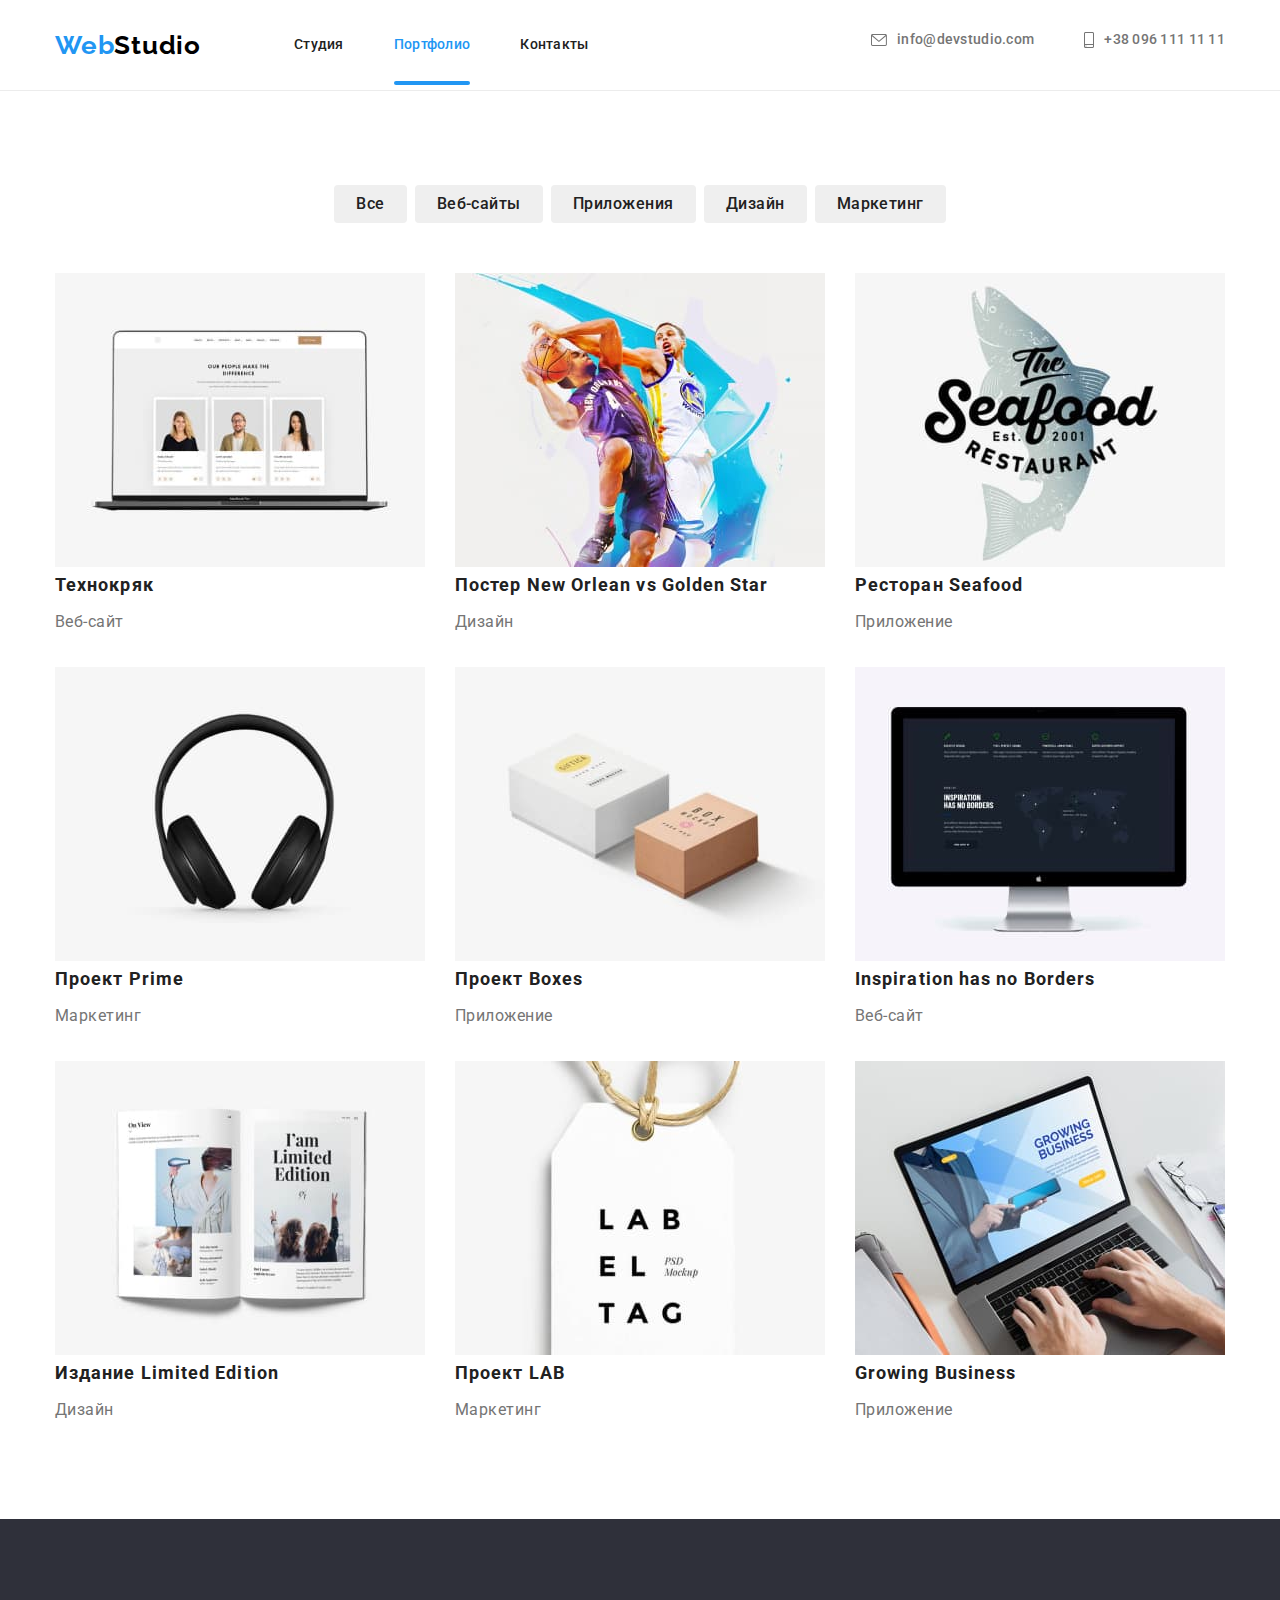
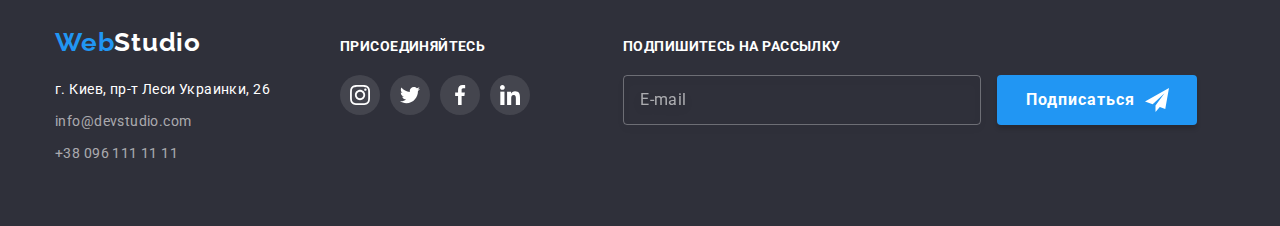
==== commit 518c528c: "add-portfolio" ====
--- a/portfolio.html
+++ b/portfolio.html
@@ -31,12 +31,12 @@
         <nav class="header-navigation header__nav">
           <ul class="header__list list">
             <li class="header__item">
-              <a href="./index.html" class="header__link link current"
-                >Студия</a
+              <a href="./index.html" class="header__link link">Студия</a>
+            </li>
+            <li class="header__item">
+              <a href="./portfolio.html" class="header__link current link"
+                >Портфолио</a
               >
-            </li>
-            <li class="header__item">
-              <a href="./portfolio.html" class="header__link link">Портфолио</a>
             </li>
             <li class="header__item">
               <a href="#" class="header__link link">Контакты</a>
@@ -114,7 +114,7 @@
       </div>
     </header>
     <main>
-      <!-- <section class="portfolio section">
+      <section class="portfolio section">
         <div class="container">
           <ul class="portfolio-btn-list list">
             <li class="portfolio-btn-item">
@@ -297,89 +297,93 @@
             </li>
           </ul>
         </div>
-      </section> -->
+      </section>
     </main>
-    <!-- <footer class="footer">
+    <footer class="footer">
       <div class="container">
-        <div class="content-address">
-          <a href="./index.html" class="footer-logo link"
-            >Web<span>Studio</span></a
-          >
-          <address>
-            <a
-              href="https://goo.gl/maps/hStME4ANwM8PFaBL6"
-              target="_blank"
-              rel="noopener noreferrer nofollow"
-              class="footer-address link"
-              >г. Киев, пр-т Леси Украинки, 26</a
+        <div class="footer-tablet-wrap">
+          <div class="content-address">
+            <a href="./index.html" class="footer-logo link"
+              >Web<span>Studio</span></a
             >
-            <ul class="footer-list list">
-              <li class="footer-item-contact">
-                <a href="mailto:info@devstudio.com" class="footer-mail link"
-                  >info@devstudio.com</a
-                >
-              </li>
-              <li class="footer-item-contact">
-                <a href="tel:+380961111111" class="footer-tel link"
-                  >+38 096 111 11 11</a
-                >
+            <address>
+              <a
+                href="https://goo.gl/maps/hStME4ANwM8PFaBL6"
+                target="_blank"
+                rel="noopener noreferrer nofollow"
+                class="footer-address link"
+                >г. Киев, пр-т Леси Украинки, 26</a
+              >
+              <ul class="footer-list list">
+                <li class="footer-item-contact">
+                  <a href="mailto:info@devstudio.com" class="footer-mail link"
+                    >info@devstudio.com</a
+                  >
+                </li>
+                <li class="footer-item-contact">
+                  <a href="tel:+380961111111" class="footer-tel link"
+                    >+38 096 111 11 11</a
+                  >
+                </li>
+              </ul>
+            </address>
+          </div>
+          <div class="content-soc">
+            <h2 class="footer-title">присоединяйтесь</h2>
+            <ul class="footet-soc-list list">
+              <li class="footer-soc-item">
+                <a href="" class="footer-soc-link">
+                  <svg class="footer-soc-icon" width="20" height="20">
+                    <use href="./images/icons.svg#icon-instagram"></use>
+                  </svg>
+                </a>
+              </li>
+              <li class="footer-soc-item">
+                <a href="" class="footer-soc-link">
+                  <svg class="footer-soc-icon" width="20" height="20">
+                    <use href="./images/icons.svg#icon-twitter"></use>
+                  </svg>
+                </a>
+              </li>
+              <li class="footer-soc-item">
+                <a href="" class="footer-soc-link">
+                  <svg class="footer-soc-icon" width="20" height="20">
+                    <use href="./images/icons.svg#icon-facebook"></use>
+                  </svg>
+                </a>
+              </li>
+              <li class="footer-soc-item">
+                <a href="" class="footer-soc-link">
+                  <svg class="footer-soc-icon" width="20" height="20">
+                    <use href="./images/icons.svg#icon-linkedin"></use>
+                  </svg>
+                </a>
               </li>
             </ul>
-          </address>
-        </div>
-        <div class="content-soc">
-          <h2 class="footer-title">присоединяйтесь</h2>
-          <ul class="footet-soc-list list">
-            <li class="footer-soc-item">
-              <a href="" class="footer-soc-link">
-                <svg class="footer-soc-icon" width="20" height="20">
-                  <use href="./images/icons.svg#icon-instagram"></use>
-                </svg>
-              </a>
-            </li>
-            <li class="footer-soc-item">
-              <a href="" class="footer-soc-link">
-                <svg class="footer-soc-icon" width="20" height="20">
-                  <use href="./images/icons.svg#icon-twitter"></use>
-                </svg>
-              </a>
-            </li>
-            <li class="footer-soc-item">
-              <a href="" class="footer-soc-link">
-                <svg class="footer-soc-icon" width="20" height="20">
-                  <use href="./images/icons.svg#icon-facebook"></use>
-                </svg>
-              </a>
-            </li>
-            <li class="footer-soc-item">
-              <a href="" class="footer-soc-link">
-                <svg class="footer-soc-icon" width="20" height="20">
-                  <use href="./images/icons.svg#icon-linkedin"></use>
-                </svg>
-              </a>
-            </li>
-          </ul>
+          </div>
         </div>
         <div class="footer-wrap">
           <form>
             <h2 class="footer-input-title">Подпишитесь на рассылку</h2>
-            <input
-              type="text"
-              placeholder="E-mail"
-              name="fotter-user-name"
-              class="footer-input"
-              required
-            />
-            <button type="submit" class="footer-btn">
-              Подписаться
-              <svg class="icon-btn" width="24" height="24">
-                <use href="./images/icons.svg#icon-send"></use>
-              </svg>
-            </button>
+            <div class="footer-label-mob">
+              <input
+                type="text"
+                placeholder="E-mail"
+                name="fotter-user-name"
+                class="footer-input"
+                required
+              />
+              <button type="submit" class="footer-btn">
+                Подписаться
+                <svg class="icon-btn" width="24" height="24">
+                  <use href="./images/icons.svg#icon-send"></use>
+                </svg>
+              </button>
+            </div>
           </form>
         </div>
       </div>
-    </footer> -->
+    </footer>
     <script src="./js/menu.js"></script>
   </body>
 </html>
--- a/CSS/main.min.css
+++ b/CSS/main.min.css
@@ -1,2 +1,2 @@
-:root{--hero-title-color: #ffffff;--work-title-color: #212121;--team-title-color: #212121;--hero-btn-color: #ffffff;--portfolio-btn-color: #212121}.visually-hidden{position:absolute;white-space:nowrap;width:1px;height:1px;overflow:hidden;border:0;padding:0;clip:rect(0 0 0 0);clip-path:inset(50%);margin:-1px}p,h1,h2,h3,h4,h5,h6{margin:0}ul{margin:0;padding-left:0}img{display:block}body{font-family:"Roboto", sans-serif}.link{text-decoration:none;color:black}.list{list-style:none}.container{width:100%;padding-left:15px;padding-right:15px;margin:0 auto}@media screen and (max-width: 766px){.container{max-width:448px}}@media screen and (min-width: 767px){.container{max-width:768px}}@media screen and (min-width: 1200px){.container{max-width:1200px}}.section{padding-top:60px;padding-bottom:60px}@media screen and (min-width: 1200px){.section{padding-top:94px;padding-bottom:94px}}.header{border-bottom:1px solid #ececec}.header__nav{display:flex;align-items:center}.header__link.current{color:#2196f3}.header__link.current::after{content:"";position:absolute;left:0;bottom:0;display:block;background-color:#2196f3;border-radius:2px;width:100%;height:4px}.header__logo{font-family:"Raleway";font-weight:700;font-size:26px;line-height:1.19;letter-spacing:0.03em;color:#2196f3}.header__logo span{color:black}.header__link{position:relative;font-family:"Roboto", sans-serif;font-weight:500;font-size:14px;line-height:1.14;letter-spacing:0.02em;color:#212121;display:block;padding-top:32px;padding-bottom:32px;transition-property:color;transition-duration:250ms;transition-timing-function:cubic-bezier(0.4, 0, 0.2, 1)}.header__link:hover,.header__link:focus{color:#2196f3}.header__tel,.header__mail{font-weight:500;font-size:14px;line-height:1.14;letter-spacing:0.02em;color:#757575;transition-property:color;transition-duration:250ms;transition-timing-function:cubic-bezier(0.4, 0, 0.2, 1)}.header__tel:hover,.header__tel:focus,.header__mail:hover,.header__mail:focus{color:#2196f3}@media screen and (min-width: 767px){.header__tel,.header__mail{display:block}}@media screen and (min-width: 1200px){.header__tel,.header__mail{display:flex;align-items:center;justify-content:center;padding-top:32px;padding-bottom:32px}}@media screen and (min-width: 767px){.header__item-contact:not(:last-child){margin-bottom:10px}}@media screen and (min-width: 1200px){.header__item-contact:not(:last-child){margin-right:50px}}.header__contact-icon{fill:currentColor;margin-right:10px}.header__list{display:none}@media screen and (min-width: 767px){.header__list{display:flex;margin-left:93px}}.header__contact{display:none}@media screen and (min-width: 767px){.header__contact{display:block;margin-left:auto}}@media screen and (min-width: 1200px){.header__contact{display:flex;margin-left:auto}}.header__item:not(:last-child){margin-right:50px}.header__mob-btn{width:40px;height:40px;margin-left:auto;padding:0;border:none;background-color:transparent;cursor:pointer;transition:fill 250ms cubic-bezier(0.4, 0, 0.2, 1)}.header__mob-btn:hover,.header__mob-btn:focus{fill:#2196f3}@media screen and (min-width: 767px){.header__mob-btn{display:none}}.mob-menu{position:fixed;z-index:1;top:0;left:0;background-color:#ffffff;width:100vw;height:100vh;padding-top:10px;padding-bottom:48px;opacity:1;transition:opacity 250ms cubic-bezier(0.4, 0, 0.2, 1)}.mob-menu .container{display:flex;flex-direction:column;height:100%;justify-content:space-between}.mob-menu.is-hidden{opacity:0;pointer-events:none;visibility:hidden;transition:opacity 1250ms, visibility 250ms}.mob-menu__btn{display:block;width:40px;height:40px;background:#ffffff;border:none;border-radius:50%;justify-content:center;align-items:center;margin-left:auto;cursor:pointer;transition:fill 250ms cubic-bezier(0.4, 0, 0.2, 1)}.mob-menu__btn:hover,.mob-menu__btn:focus{fill:#2196f3}@media screen and (min-width: 767px){.mob-menu__btn{display:none}}.mob-menu__list-soc{display:flex}.mob-menu__item+.mob-menu__item{margin-top:32px}.mob-menu__item-soc:not(:last-child){padding-right:10px;border-right:1px solid rgba(33,33,33,0.2)}.mob-menu__item-soc:not(:first-child){padding-left:10px}.mob-menu__link{font-weight:500;font-size:40px;line-height:1.18;letter-spacing:0.02em;color:#212121;transition:color 250ms cubic-bezier(0.4, 0, 0.2, 1)}.mob-menu__link.current{color:#2196f3}.mob-menu__link:hover,.mob-menu__link:focus{color:#2196f3}.mob-menu__item-tel{margin-bottom:32px}.mob-menu__item-mail{margin-bottom:64px}.mob-menu__tel{font-weight:500;font-size:34px;line-height:1.18;letter-spacing:0.02em;color:#757575;transition:color 250ms cubic-bezier(0.4, 0, 0.2, 1)}.mob-menu__tel:hover,.mob-menu__tel:focus{color:#2196f3}.mob-menu__mail{font-weight:500;font-size:24px;line-height:1.16;letter-spacing:0.02em;color:#757575}.mob-menu__mail:hover,.mob-menu__mail:focus{color:#2196f3}.mob-menu__link-soc{font-weight:500;font-size:18px;line-height:1.22;letter-spacing:0.02em;color:#2196f3}.no-scroll{overflow:hidden}.hero{background-color:#2f303a;padding-top:118px;padding-bottom:118px;text-align:center}.hero__title{font-weight:900;font-size:26px;line-height:1.62;text-align:center;letter-spacing:0.06em;text-transform:uppercase;color:#ffffff;margin-bottom:30px}@media screen and (min-width: 1200px){.hero__title{font-weight:900;font-size:44px;line-height:1.36}}.hero__btn{font-weight:700;font-size:16px;line-height:1.88;display:inline-block;align-items:center;text-align:center;letter-spacing:0.06em;color:#ffffff;background:#2196f3;cursor:pointer;min-width:200px;border-radius:4px;padding:10px 32px;border:none}.about-item-title{font-weight:700;font-size:14px;line-height:1.14;letter-spacing:0.03em;text-transform:uppercase;color:#212121;margin-bottom:10px}.about-item-text{font-size:14px;line-height:1.71;letter-spacing:0.03em;color:#757575}@media screen and (min-width: 767px){.about-list{display:flex;flex-wrap:wrap;justify-content:center}}@media screen and (min-width: 1200px){.about-list{flex-wrap:nowrap}}@media screen and (max-width: 1199px){.about-item:not(:last-child){margin-bottom:30px}}@media screen and (min-width: 767px){.about-item{flex-basis:calc((100% - 30px) / 2)}.about-item:nth-child(odd){margin-right:30px}.about-item:nth-last-child(-n+2){margin-bottom:0}}@media screen and (min-width: 1200px){.about-item{flex-basis:calc((100% - 30px) / 4);width:270px}.about-item:not(:last-child){margin-right:30px;margin-bottom:0}}.about-svg{display:flex;max-width:450px;height:120px;background:#f5f4fa;border-radius:4px;border:none;justify-content:center;align-items:center;margin-bottom:30px}.work{display:none}@media screen and (min-width: 1200px){.work{display:block;padding-top:0}}.work__title{font-weight:700;font-size:36px;line-height:1.16;text-align:center;letter-spacing:0.03em;color:var(--work-title-color);margin-bottom:50px}.work__list{display:flex}.work__item{position:relative}.work__item:not(:last-child){margin-right:30px}.work__text{position:absolute;width:370px;height:70px;background-color:rgba(47,48,58,0.8);bottom:0;font-weight:700;font-size:14px;line-height:1.14;text-align:center;letter-spacing:0.03em;text-transform:uppercase;color:#ffffff;display:flex;justify-content:center;align-items:center}.team{background-color:#f5f4fa}.team-title{font-weight:700;font-size:28px;line-height:1.17;text-align:center;letter-spacing:0.03em;color:var(--team-title-color);margin-bottom:30px}@media screen and (min-width: 1200px){.team-title{font-weight:700;font-size:36px;line-height:1.16;margin-bottom:50px}}.team-item-title{font-weight:500;font-size:16px;line-height:1.18;text-align:center;letter-spacing:0.03em;color:#212121;margin-bottom:10px}.team-text{font-size:16px;line-height:1.18;text-align:center;letter-spacing:0.03em;color:#757575;margin-bottom:16px}@media screen and (min-width: 767px){.team-list{display:flex;flex-wrap:wrap;justify-content:center}}.team-item{background:#ffffff;box-shadow:0px 1px 3px rgba(0,0,0,0.12),0px 1px 1px rgba(0,0,0,0.14),0px 2px 1px rgba(0,0,0,0.2);border-radius:0px 0px 4px 4px}.team-item:not(:last-child){margin-bottom:30px}@media screen and (min-width: 767px){.team-item{margin-right:30px}.team-item:nth-child(2n){margin-right:0}.team-item:nth-last-child(-n+2){margin-bottom:0}}@media screen and (min-width: 1200px){.team-item:not(:last-child){margin-right:30px;margin-bottom:0}}.team-padding{padding-top:30px;padding-bottom:30px}.team-soc-list{display:flex;justify-content:center}.team-soc-item+.team-soc-item{margin-left:10px}.team-soc-link{width:44px;height:44px;background-color:#ffffff;border-radius:50%;display:flex;justify-content:center;align-items:center;color:#afb1b8;transition-property:color, background-color;transition-duration:250ms;transition-timing-function:cubic-bezier(0.4, 0, 0.2, 1)}.team-soc-link:hover,.team-soc-link:focus{background-color:#2196f3;color:#ffffff}.team-soc-icon{fill:currentColor}.client-title{font-weight:700;font-size:28px;line-height:1.17;text-align:center;letter-spacing:0.03em;color:#212121;margin-bottom:30px}@media screen and (min-width: 1200px){.client-title{font-weight:700;font-size:36px;line-height:1.16;margin-bottom:50px}}.client-list{display:flex;flex-wrap:wrap;justify-content:center}@media screen and (min-width: 1200px){.client-list{flex-wrap:nowrap}}@media screen and (max-width: 766px){.client-item{flex-basis:calc((100% - 30px) / 2)}.client-item:nth-child(odd){margin-right:30px}.client-item:not(:nth-last-child(-n+2)){margin-bottom:30px}}@media screen and (min-width: 767px){.client-item{flex-basis:calc((100% - 60px) / 3)}.client-item:not(:nth-child(3n)){margin-right:30px}.client-item:not(:nth-last-child(-n+3)){margin-bottom:30px}}@media screen and (min-width: 1200px){.client-item{width:170px;margin-bottom:0}.client-item:not(:last-child){margin-right:30px;margin-bottom:0}}.client-item-link{width:100%;height:92px;border:1px solid #afb1b8;box-sizing:border-box;border-radius:4px;display:flex;justify-content:center;align-items:center;color:#afb1b8;transition-property:color, border;transition-duration:250ms;transition-timing-function:cubic-bezier(0.4, 0, 0.2, 1)}.client-item-link:hover,.client-item-link:focus{border:1px solid #2196f3;color:#2196f3}@media screen and (min-width: 1200px){.client-item-link{width:170px}}.client-icon{fill:currentColor}.footer{background-color:#2f303a;padding-top:60px;padding-bottom:60px}.footer .container{display:block;text-align:center;margin-left:auto;margin-right:auto}@media screen and (min-width: 1200px){.footer .container{display:flex;align-items:baseline;width:100%;padding-left:15px;padding-right:15px;margin:0 auto;text-align:start}}@media screen and (min-width: 767px){.footer-tablet-wrap{display:flex;justify-content:center;align-items:baseline}}.footer-logo{font-family:"Raleway";font-weight:700;font-size:26px;line-height:1.19;letter-spacing:0.03em;color:#2196f3;display:inline-block;margin-bottom:20px}.footer-logo span{color:#ffffff}.footer-address{font-style:normal;font-size:14px;line-height:1.71;letter-spacing:0.03em;color:#ffffff;display:inline-block;margin-bottom:8px}.footer-tel,.footer-mail{font-style:normal;font-size:14px;line-height:1.71;letter-spacing:0.03em;color:rgba(255,255,255,0.6);transition-property:color;transition-duration:250ms;transition-timing-function:cubic-bezier(0.4, 0, 0.2, 1)}.footer-tel:hover,.footer-tel:focus,.footer-mail:hover,.footer-mail:focus{color:#2196f3}.footer-mail{margin-bottom:8px;display:inline-block}.footer-title{font-weight:700;font-size:14px;line-height:1.14;letter-spacing:0.03em;text-transform:uppercase;color:#ffffff;margin-top:60px;margin-bottom:20px}@media screen and (min-width: 767px){.footer-title{margin-top:0}}@media screen and (min-width: 767px){.content-soc{margin-left:165px}}@media screen and (min-width: 1200px){.content-soc{margin-left:70px}}.footer-soc-link{width:40px;height:40px;background-color:rgba(255,255,255,0.1);border-radius:50%;display:flex;justify-content:center;align-items:center;color:#ffffff}.footer-soc-link:hover,.footer-soc-link:focus{background-color:#2196f3;color:#ffffff}.footer-soc-icon{fill:currentColor;transition-property:color, background-color;transition-duration:250ms;transition-timing-function:cubic-bezier(0.4, 0, 0.2, 1)}.footet-soc-list{display:flex;justify-content:center}.footer-soc-item+.footer-soc-item{margin-left:10px}.footer-input-title{font-weight:700;font-size:14px;line-height:1.14;letter-spacing:0.03em;text-transform:uppercase;color:#ffffff;margin-bottom:20px;margin-top:60px}.footer-input{width:100%;height:50px;padding-left:16px;border:1px solid rgba(255,255,255,0.3);border-radius:4px;filter:drop-shadow(0px 4px 4px rgba(0,0,0,0.15));background-color:transparent;outline:none;font-size:14px;line-height:1.71;letter-spacing:0.03em;color:#ffffff;transition:border-color 250ms cubic-bezier(0.4, 0, 0.2, 1)}.footer-input::placeholder{font-size:16px;line-height:1.25;display:flex;align-items:center;letter-spacing:0.03em;color:rgba(255,255,255,0.6)}.footer-input:focus{border-color:#2196f3}@media screen and (max-width: 766px){.footer-input{margin-bottom:20px}}@media screen and (min-width: 767px){.footer-input{width:450px;display:flex;flex-wrap:wrap;margin-left:auto;margin-right:auto;margin-bottom:20px}}@media screen and (min-width: 1200px){.footer-input{width:358px;display:inline-block;flex-wrap:nowrap;margin-right:12px;margin-left:0;margin-bottom:0}}@media screen and (min-width: 1200px){.footer-wrap{margin-left:auto;position:relative}}@media screen and (min-width: 1200px){.footer-wrap{margin-left:93px}}@media screen and (max-width: 766px){.footer-label-mob{display:flex;flex-wrap:wrap;justify-content:center}}.footer-btn{position:relative;width:200px;height:50px;background:#2196f3;box-shadow:0px 4px 4px rgba(0,0,0,0.15);border-radius:4px;border:none;font-weight:700;font-size:16px;line-height:1.88;letter-spacing:0.06em;color:#ffffff;padding:10px 62px 10px 29px}@media screen and (max-width: 766px){.footer-btn{margin-left:auto;margin-right:auto}}.icon-btn{position:absolute;right:28px;top:50%;transform:translateY(-50%);fill:#ffffff}.btn-item{font-family:"Roboto";font-weight:500;font-size:16px;line-height:1.62;text-align:center;letter-spacing:0.03em;color:var(--portfolio-btn-color);cursor:pointer;border-radius:4px;padding:6px 22px;border:none;transition-property:color, background-color, box-shadow;transition-duration:250ms;transition-timing-function:cubic-bezier(0.4, 0, 0.2, 1)}.btn-item:hover,.btn-item:focus{background-color:#2196f3;box-shadow:0px 3px 1px rgba(0,0,0,0.1),0px 1px 2px rgba(0,0,0,0.08),0px 2px 2px rgba(0,0,0,0.12);color:#ffffff}.portfolio-item-title{font-weight:700;font-size:18px;line-height:2;letter-spacing:0.06em;color:#212121;margin-bottom:4px}.portfolio-item-text{font-size:16px;line-height:1.88;letter-spacing:0.03em;color:#757575}.portfolio-btn-list{display:flex;align-items:center;justify-content:center}.portfolio-btn-item{margin-bottom:50px}.portfolio-btn-item:not(:last-child){margin-right:8px}.portfolio-list{display:flex;flex-wrap:wrap}.portfolio-item{width:calc((100% - 60px) / 3);margin-right:30px;margin-bottom:30px}.portfolio-item:nth-child(3n){margin-right:0}.portfolio-item:nth-last-child(-n+3){margin-bottom:0}.portfolio-padding{padding:20px 24px;background:#ffffff;border-left:1px solid #eeeeee;border-right:1px solid #eeeeee;border-bottom:1px solid #eeeeee;box-sizing:border-box}.portfolio-link{display:block;transition-property:box-shadow;transition-duration:250ms;transition-timing-function:cubic-bezier(0.4, 0, 0.2, 1)}.portfolio-link:hover,.portfolio-link:focus{box-shadow:0px 1px 1px rgba(0,0,0,0.12),0px 4px 4px rgba(0,0,0,0.06),1px 4px 6px rgba(0,0,0,0.16)}.portfolio-wrap{position:relative;overflow:hidden}.portfolio-top-text{position:absolute;background-color:rgba(33,150,243,0.9);height:100%;width:100%;top:0;font-size:18px;line-height:1.56;letter-spacing:0.03em;color:#ffffff;padding-left:24px;padding-top:63px;transform:translateY(100%);overflow:auto;transition:transform 250ms;transition-timing-function:cubic-bezier(0.4, 0, 0.2, 1)}.portfolio-item:hover .portfolio-top-text{transform:translateY(0%)}.backdrop{position:fixed;top:0;left:0;width:100%;height:100%;background-color:rgba(0,0,0,0.2);z-index:1;opacity:1;transition:opacity 250ms cubic-bezier(0.4, 0, 0.2, 1)}.backdrop.is-hidden{opacity:0;pointer-events:none;visibility:hidden;transition:opacity 250ms, visibility 250ms}.backdrop.is-hidden .modal{transform:translate(-50%, -50%) scale(0.8)}.modal{position:absolute;top:50%;left:50%;background-color:#ffffff;box-shadow:0px 1px 3px rgba(0,0,0,0.12),0px 1px 1px rgba(0,0,0,0.14),0px 2px 1px rgba(0,0,0,0.2);border-radius:4px;padding-top:40px;padding-right:39px;padding-left:41px;padding-bottom:40px;transform:translate(-50%, -50%) scale(1);transition:transform 250ms cubic-bezier(0.4, 0, 0.2, 1)}@media screen and (max-width: 479px){.modal{width:100vw}}@media screen and (min-width: 767px){.modal{width:450px;min-height:609px}}@media screen and (min-width: 1200px){.modal{width:528px;min-height:581px}}.modal-btn{display:flex;width:30px;height:30px;background:#ffffff;border:1px solid rgba(0,0,0,0.1);border-radius:50%;justify-content:center;align-items:center;cursor:pointer;position:absolute;right:8px;top:8px;transition:fill 250ms cubic-bezier(0.4, 0, 0.2, 1)}.modal-btn:hover,.modal-btn:focus{fill:#2196f3}.modal-title{font-weight:700;font-size:20px;line-height:1.5;text-align:center;letter-spacing:0.03em;color:#212121;margin-bottom:12px}@media screen and (min-width: 1200px){.modal-title{font-weight:700;font-size:20px;line-height:1.15}}.modal-field{margin-bottom:10px}.modal-input{width:100%;height:40px;border:1px solid rgba(33,33,33,0.2);border-radius:4px;padding-left:42px;cursor:pointer;outline:none;transition:border-color 250ms cubic-bezier(0.4, 0, 0.2, 1)}.modal-input:focus{border-color:#2196f3}.modal-label{font-size:12px;line-height:1.16;letter-spacing:0.01em;color:#757575;display:block;margin-bottom:4px}.modal-input-wrap{position:relative}.input-icon{position:absolute;left:12px;top:50%;transform:translateY(-50%);fill:#212121;transition:fill 250ms cubic-bezier(0.4, 0, 0.2, 1)}.modal-input:focus+.input-icon{fill:#2196f3}.modal-textarea{margin-bottom:20px}.modal-text{width:370px;height:120px;padding:12px 16px;border:1px solid rgba(33,33,33,0.2);border-radius:4px;resize:none;cursor:pointer;outline:none;transition:border-color 250ms cubic-bezier(0.4, 0, 0.2, 1)}.modal-text::placeholder{font-size:14px;line-height:1.14;letter-spacing:0.01em;color:rgba(117,117,117,0.5)}.modal-text:focus{border-color:#2196f3}@media screen and (max-width: 479px){.modal-text{width:100%}}@media screen and (min-width: 1200px){.modal-text{width:448px}}.modal-checkbox{margin-bottom:30px}.checkbox-text{letter-spacing:0.03em;color:#757575;display:flex;align-items:center;justify-content:center}@media screen and (max-width: 1199px){.checkbox-text{font-size:12px;line-height:1.16}}@media screen and (min-width: 1200px){.checkbox-text{font-size:14px;line-height:1.71}}.checkbox-text .check-box-cyrcle{width:16px;height:15px;border:2px solid #212121;border-radius:2px;display:flex;align-items:center;justify-content:center;margin-right:7px;transition:background-color 250ms,border 250ms cubic-bezier(0.4, 0, 0.2, 1)}.modal-chechbox__link{color:#2196f3}.checkbox-icon{fill:transparent;transition:fill 250ms cubic-bezier(0.4, 0, 0.2, 1)}.input-checkbox:checked+.checkbox-text span{background-color:#2196f3;border:transparent}.input-checkbox:checked+.checkbox-text .checkbox-icon{fill:#ffffff}.modal-btn-bottom{font-weight:700;font-size:16px;line-height:1.88;display:flex;align-items:center;text-align:center;letter-spacing:0.06em;color:#ffffff;min-width:200px;padding:10px 55px;cursor:pointer;margin:0 auto;background:#2196f3;box-shadow:0px 4px 4px rgba(0,0,0,0.15);border-radius:4px;border:none}
+:root{--hero-title-color: #ffffff;--work-title-color: #212121;--team-title-color: #212121;--hero-btn-color: #ffffff;--portfolio-btn-color: #212121}.visually-hidden{position:absolute;white-space:nowrap;width:1px;height:1px;overflow:hidden;border:0;padding:0;clip:rect(0 0 0 0);clip-path:inset(50%);margin:-1px}p,h1,h2,h3,h4,h5,h6{margin:0}ul{margin:0;padding-left:0}img{display:block}body{font-family:"Roboto", sans-serif}.link{text-decoration:none;color:black}.list{list-style:none}.container{width:100%;padding-left:15px;padding-right:15px;margin:0 auto}@media screen and (max-width: 766px){.container{max-width:448px}}@media screen and (min-width: 767px){.container{max-width:768px}}@media screen and (min-width: 1200px){.container{max-width:1200px}}.section{padding-top:60px;padding-bottom:60px}@media screen and (min-width: 1200px){.section{padding-top:94px;padding-bottom:94px}}.header{border-bottom:1px solid #ececec}.header__nav{display:flex;align-items:center}.header__link.current{color:#2196f3}.header__link.current::after{content:"";position:absolute;left:0;bottom:0;display:block;background-color:#2196f3;border-radius:2px;width:100%;height:4px}.header__logo{font-family:"Raleway";font-weight:700;font-size:26px;line-height:1.19;letter-spacing:0.03em;color:#2196f3}.header__logo span{color:black}.header__link{position:relative;font-family:"Roboto", sans-serif;font-weight:500;font-size:14px;line-height:1.14;letter-spacing:0.02em;color:#212121;display:block;padding-top:32px;padding-bottom:32px;transition-property:color;transition-duration:250ms;transition-timing-function:cubic-bezier(0.4, 0, 0.2, 1)}.header__link:hover,.header__link:focus{color:#2196f3}.header__tel,.header__mail{font-weight:500;font-size:14px;line-height:1.14;letter-spacing:0.02em;color:#757575;transition-property:color;transition-duration:250ms;transition-timing-function:cubic-bezier(0.4, 0, 0.2, 1)}.header__tel:hover,.header__tel:focus,.header__mail:hover,.header__mail:focus{color:#2196f3}@media screen and (min-width: 767px){.header__tel,.header__mail{display:block}}@media screen and (min-width: 1200px){.header__tel,.header__mail{display:flex;align-items:center;justify-content:center;padding-top:32px;padding-bottom:32px}}@media screen and (min-width: 767px){.header__item-contact:not(:last-child){margin-bottom:10px}}@media screen and (min-width: 1200px){.header__item-contact:not(:last-child){margin-right:50px}}.header__contact-icon{fill:currentColor;margin-right:10px}.header__list{display:none}@media screen and (min-width: 767px){.header__list{display:flex;margin-left:93px}}.header__contact{display:none}@media screen and (min-width: 767px){.header__contact{display:block;margin-left:auto}}@media screen and (min-width: 1200px){.header__contact{display:flex;margin-left:auto}}.header__item:not(:last-child){margin-right:50px}.header__mob-btn{width:40px;height:40px;margin-left:auto;padding:0;border:none;background-color:transparent;cursor:pointer;transition:fill 250ms cubic-bezier(0.4, 0, 0.2, 1)}.header__mob-btn:hover,.header__mob-btn:focus{fill:#2196f3}@media screen and (min-width: 767px){.header__mob-btn{display:none}}.mob-menu{position:fixed;z-index:1;top:0;left:0;background-color:#ffffff;width:100vw;height:100vh;padding-top:10px;padding-bottom:48px;opacity:1;transition:opacity 250ms cubic-bezier(0.4, 0, 0.2, 1)}.mob-menu .container{display:flex;flex-direction:column;height:100%;justify-content:space-between}.mob-menu.is-hidden{opacity:0;pointer-events:none;visibility:hidden;transition:opacity 1250ms, visibility 250ms}.mob-menu__btn{display:block;width:40px;height:40px;background:#ffffff;border:none;border-radius:50%;justify-content:center;align-items:center;margin-left:auto;cursor:pointer;transition:fill 250ms cubic-bezier(0.4, 0, 0.2, 1)}.mob-menu__btn:hover,.mob-menu__btn:focus{fill:#2196f3}@media screen and (min-width: 767px){.mob-menu__btn{display:none}}.mob-menu__list-soc{display:flex}.mob-menu__item+.mob-menu__item{margin-top:32px}.mob-menu__item-soc:not(:last-child){padding-right:10px;border-right:1px solid rgba(33,33,33,0.2)}.mob-menu__item-soc:not(:first-child){padding-left:10px}.mob-menu__link{font-weight:500;font-size:40px;line-height:1.18;letter-spacing:0.02em;color:#212121;transition:color 250ms cubic-bezier(0.4, 0, 0.2, 1)}.mob-menu__link.current{color:#2196f3}.mob-menu__link:hover,.mob-menu__link:focus{color:#2196f3}.mob-menu__item-tel{margin-bottom:32px}.mob-menu__item-mail{margin-bottom:64px}.mob-menu__tel{font-weight:500;font-size:34px;line-height:1.18;letter-spacing:0.02em;color:#757575;transition:color 250ms cubic-bezier(0.4, 0, 0.2, 1)}.mob-menu__tel:hover,.mob-menu__tel:focus{color:#2196f3}.mob-menu__mail{font-weight:500;font-size:24px;line-height:1.16;letter-spacing:0.02em;color:#757575}.mob-menu__mail:hover,.mob-menu__mail:focus{color:#2196f3}.mob-menu__link-soc{font-weight:500;font-size:18px;line-height:1.22;letter-spacing:0.02em;color:#2196f3}.no-scroll{overflow:hidden}.hero{background-color:#2f303a;padding-top:118px;padding-bottom:118px;text-align:center}.hero__title{font-weight:900;font-size:26px;line-height:1.62;text-align:center;letter-spacing:0.06em;text-transform:uppercase;color:#ffffff;margin-bottom:30px}@media screen and (min-width: 1200px){.hero__title{font-weight:900;font-size:44px;line-height:1.36}}.hero__btn{font-weight:700;font-size:16px;line-height:1.88;display:inline-block;align-items:center;text-align:center;letter-spacing:0.06em;color:#ffffff;background:#2196f3;cursor:pointer;min-width:200px;border-radius:4px;padding:10px 32px;border:none}.about-item-title{font-weight:700;font-size:14px;line-height:1.14;letter-spacing:0.03em;text-transform:uppercase;color:#212121;margin-bottom:10px}.about-item-text{font-size:14px;line-height:1.71;letter-spacing:0.03em;color:#757575}@media screen and (min-width: 767px){.about-list{display:flex;flex-wrap:wrap;justify-content:center}}@media screen and (min-width: 1200px){.about-list{flex-wrap:nowrap}}@media screen and (max-width: 1199px){.about-item:not(:last-child){margin-bottom:30px}}@media screen and (min-width: 767px){.about-item{flex-basis:calc((100% - 30px) / 2)}.about-item:nth-child(odd){margin-right:30px}.about-item:nth-last-child(-n+2){margin-bottom:0}}@media screen and (min-width: 1200px){.about-item{flex-basis:calc((100% - 30px) / 4);width:270px}.about-item:not(:last-child){margin-right:30px;margin-bottom:0}}.about-svg{display:flex;max-width:450px;height:120px;background:#f5f4fa;border-radius:4px;border:none;justify-content:center;align-items:center;margin-bottom:30px}.work{display:none}@media screen and (min-width: 1200px){.work{display:block;padding-top:0}}.work__title{font-weight:700;font-size:36px;line-height:1.16;text-align:center;letter-spacing:0.03em;color:var(--work-title-color);margin-bottom:50px}.work__list{display:flex}.work__item{position:relative}.work__item:not(:last-child){margin-right:30px}.work__text{position:absolute;width:370px;height:70px;background-color:rgba(47,48,58,0.8);bottom:0;font-weight:700;font-size:14px;line-height:1.14;text-align:center;letter-spacing:0.03em;text-transform:uppercase;color:#ffffff;display:flex;justify-content:center;align-items:center}.team{background-color:#f5f4fa}.team-title{font-weight:700;font-size:28px;line-height:1.17;text-align:center;letter-spacing:0.03em;color:var(--team-title-color);margin-bottom:30px}@media screen and (min-width: 1200px){.team-title{font-weight:700;font-size:36px;line-height:1.16;margin-bottom:50px}}.team-item-title{font-weight:500;font-size:16px;line-height:1.18;text-align:center;letter-spacing:0.03em;color:#212121;margin-bottom:10px}.team-text{font-size:16px;line-height:1.18;text-align:center;letter-spacing:0.03em;color:#757575;margin-bottom:16px}@media screen and (min-width: 767px){.team-list{display:flex;flex-wrap:wrap;justify-content:center}}.team-item{background:#ffffff;box-shadow:0px 1px 3px rgba(0,0,0,0.12),0px 1px 1px rgba(0,0,0,0.14),0px 2px 1px rgba(0,0,0,0.2);border-radius:0px 0px 4px 4px}.team-item:not(:last-child){margin-bottom:30px}@media screen and (min-width: 767px){.team-item{margin-right:30px}.team-item:nth-child(2n){margin-right:0}.team-item:nth-last-child(-n+2){margin-bottom:0}}@media screen and (min-width: 1200px){.team-item:not(:last-child){margin-right:30px;margin-bottom:0}}.team-padding{padding-top:30px;padding-bottom:30px}.team-soc-list{display:flex;justify-content:center}.team-soc-item+.team-soc-item{margin-left:10px}.team-soc-link{width:44px;height:44px;background-color:#ffffff;border-radius:50%;display:flex;justify-content:center;align-items:center;color:#afb1b8;transition-property:color, background-color;transition-duration:250ms;transition-timing-function:cubic-bezier(0.4, 0, 0.2, 1)}.team-soc-link:hover,.team-soc-link:focus{background-color:#2196f3;color:#ffffff}.team-soc-icon{fill:currentColor}.client-title{font-weight:700;font-size:28px;line-height:1.17;text-align:center;letter-spacing:0.03em;color:#212121;margin-bottom:30px}@media screen and (min-width: 1200px){.client-title{font-weight:700;font-size:36px;line-height:1.16;margin-bottom:50px}}.client-list{display:flex;flex-wrap:wrap;justify-content:center}@media screen and (min-width: 1200px){.client-list{flex-wrap:nowrap}}@media screen and (max-width: 766px){.client-item{flex-basis:calc((100% - 30px) / 2)}.client-item:nth-child(odd){margin-right:30px}.client-item:not(:nth-last-child(-n+2)){margin-bottom:30px}}@media screen and (min-width: 767px){.client-item{flex-basis:calc((100% - 60px) / 3)}.client-item:not(:nth-child(3n)){margin-right:30px}.client-item:not(:nth-last-child(-n+3)){margin-bottom:30px}}@media screen and (min-width: 1200px){.client-item{width:170px;margin-bottom:0}.client-item:not(:last-child){margin-right:30px;margin-bottom:0}}.client-item-link{width:100%;height:92px;border:1px solid #afb1b8;box-sizing:border-box;border-radius:4px;display:flex;justify-content:center;align-items:center;color:#afb1b8;transition-property:color, border;transition-duration:250ms;transition-timing-function:cubic-bezier(0.4, 0, 0.2, 1)}.client-item-link:hover,.client-item-link:focus{border:1px solid #2196f3;color:#2196f3}@media screen and (min-width: 1200px){.client-item-link{width:170px}}.client-icon{fill:currentColor}.footer{background-color:#2f303a;padding-top:60px;padding-bottom:60px}.footer .container{display:block;text-align:center;margin-left:auto;margin-right:auto}@media screen and (min-width: 1200px){.footer .container{display:flex;align-items:baseline;width:100%;padding-left:15px;padding-right:15px;margin:0 auto;text-align:start}}@media screen and (min-width: 767px){.footer-tablet-wrap{display:flex;justify-content:center;align-items:baseline}}.footer-logo{font-family:"Raleway";font-weight:700;font-size:26px;line-height:1.19;letter-spacing:0.03em;color:#2196f3;display:inline-block;margin-bottom:20px}.footer-logo span{color:#ffffff}.footer-address{font-style:normal;font-size:14px;line-height:1.71;letter-spacing:0.03em;color:#ffffff;display:inline-block;margin-bottom:8px}.footer-tel,.footer-mail{font-style:normal;font-size:14px;line-height:1.71;letter-spacing:0.03em;color:rgba(255,255,255,0.6);transition-property:color;transition-duration:250ms;transition-timing-function:cubic-bezier(0.4, 0, 0.2, 1)}.footer-tel:hover,.footer-tel:focus,.footer-mail:hover,.footer-mail:focus{color:#2196f3}.footer-mail{margin-bottom:8px;display:inline-block}.footer-title{font-weight:700;font-size:14px;line-height:1.14;letter-spacing:0.03em;text-transform:uppercase;color:#ffffff;margin-top:60px;margin-bottom:20px}@media screen and (min-width: 767px){.footer-title{margin-top:0}}@media screen and (min-width: 767px){.content-soc{margin-left:165px}}@media screen and (min-width: 1200px){.content-soc{margin-left:70px}}.footer-soc-link{width:40px;height:40px;background-color:rgba(255,255,255,0.1);border-radius:50%;display:flex;justify-content:center;align-items:center;color:#ffffff}.footer-soc-link:hover,.footer-soc-link:focus{background-color:#2196f3;color:#ffffff}.footer-soc-icon{fill:currentColor;transition-property:color, background-color;transition-duration:250ms;transition-timing-function:cubic-bezier(0.4, 0, 0.2, 1)}.footet-soc-list{display:flex;justify-content:center}.footer-soc-item+.footer-soc-item{margin-left:10px}.footer-input-title{font-weight:700;font-size:14px;line-height:1.14;letter-spacing:0.03em;text-transform:uppercase;color:#ffffff;margin-bottom:20px;margin-top:60px}.footer-input{width:100%;height:50px;padding-left:16px;border:1px solid rgba(255,255,255,0.3);border-radius:4px;filter:drop-shadow(0px 4px 4px rgba(0,0,0,0.15));background-color:transparent;outline:none;font-size:14px;line-height:1.71;letter-spacing:0.03em;color:#ffffff;transition:border-color 250ms cubic-bezier(0.4, 0, 0.2, 1)}.footer-input::placeholder{font-size:16px;line-height:1.25;display:flex;align-items:center;letter-spacing:0.03em;color:rgba(255,255,255,0.6)}.footer-input:focus{border-color:#2196f3}@media screen and (max-width: 766px){.footer-input{margin-bottom:20px}}@media screen and (min-width: 767px){.footer-input{width:450px;display:flex;flex-wrap:wrap;margin-left:auto;margin-right:auto;margin-bottom:20px}}@media screen and (min-width: 1200px){.footer-input{width:358px;display:inline-block;flex-wrap:nowrap;margin-right:12px;margin-left:0;margin-bottom:0}}@media screen and (min-width: 1200px){.footer-wrap{margin-left:auto;position:relative}}@media screen and (min-width: 1200px){.footer-wrap{margin-left:93px}}@media screen and (max-width: 766px){.footer-label-mob{display:flex;flex-wrap:wrap;justify-content:center}}.footer-btn{position:relative;width:200px;height:50px;background:#2196f3;box-shadow:0px 4px 4px rgba(0,0,0,0.15);border-radius:4px;border:none;font-weight:700;font-size:16px;line-height:1.88;letter-spacing:0.06em;color:#ffffff;padding:10px 62px 10px 29px}@media screen and (max-width: 766px){.footer-btn{margin-left:auto;margin-right:auto}}.icon-btn{position:absolute;right:28px;top:50%;transform:translateY(-50%);fill:#ffffff}.portfolio-btn-list{display:flex;flex-wrap:wrap;align-items:center;margin-bottom:40px}@media screen and (min-width: 767px){.portfolio-btn-list{flex-wrap:nowrap;justify-content:center;margin-bottom:30px}}@media screen and (min-width: 1200px){.portfolio-btn-list{margin-bottom:50px}}.portfolio-btn-item{margin-bottom:15px}.portfolio-btn-item:not(:last-child){margin-right:8px}@media screen and (min-width: 767px){.portfolio-btn-item{margin-bottom:0}}.btn-item{font-family:"Roboto";font-weight:500;font-size:16px;line-height:1.62;text-align:center;letter-spacing:0.03em;color:var(--portfolio-btn-color);cursor:pointer;border-radius:4px;padding:6px 22px;border:none;transition-property:color, background-color, box-shadow;transition-duration:250ms;transition-timing-function:cubic-bezier(0.4, 0, 0.2, 1)}.btn-item:hover,.btn-item:focus{background-color:#2196f3;box-shadow:0px 3px 1px rgba(0,0,0,0.1),0px 1px 2px rgba(0,0,0,0.08),0px 2px 2px rgba(0,0,0,0.12);color:#ffffff}@media screen and (min-width: 767px){.portfolio-list{display:flex;flex-wrap:wrap;align-items:center}}.portfolio-item:not(:last-child){margin-bottom:30px}@media screen and (min-width: 767px){.portfolio-item{flex-basis:calc((100% - 30px) / 2)}.portfolio-item:nth-child(odd){margin-right:30px}.portfolio-item:not(:nth-last-child(-n+2)){margin-bottom:30px}}@media screen and (min-width: 1200px){.portfolio-item{flex-basis:calc((100% - 60px) / 3);margin-right:30px;margin-bottom:30px}.portfolio-item:nth-child(3n){margin-right:0}.portfolio-item:nth-last-child(-n+3){margin-bottom:0}}.portfolio-item-title{font-weight:700;font-size:18px;line-height:2;letter-spacing:0.06em;color:#212121;margin-bottom:4px}.portfolio-item-text{font-size:16px;line-height:1.88;letter-spacing:0.03em;color:#757575}.portfolio-link{display:block;transition-property:box-shadow;transition-duration:250ms;transition-timing-function:cubic-bezier(0.4, 0, 0.2, 1)}.portfolio-link:hover,.portfolio-link:focus{box-shadow:0px 1px 1px rgba(0,0,0,0.12),0px 4px 4px rgba(0,0,0,0.06),1px 4px 6px rgba(0,0,0,0.16)}.portfolio-wrap{position:relative;overflow:hidden}.portfolio-wrap img{width:100%}@media screen and (min-width: 767px){.portfolio-wrap img{width:354px}}@media screen and (min-width: 1200px){.portfolio-wrap img{width:370px}}.portfolio-top-text{position:absolute;background-color:rgba(33,150,243,0.9);height:100%;width:100%;top:0;font-size:18px;line-height:1.56;letter-spacing:0.03em;color:#ffffff;padding-left:24px;padding-top:63px;transform:translateY(100%);overflow:auto;transition:transform 250ms;transition-timing-function:cubic-bezier(0.4, 0, 0.2, 1)}.portfolio-item:hover .portfolio-top-text{transform:translateY(0%)}.backdrop{position:fixed;top:0;left:0;width:100%;height:100%;background-color:rgba(0,0,0,0.2);z-index:1;opacity:1;transition:opacity 250ms cubic-bezier(0.4, 0, 0.2, 1)}.backdrop.is-hidden{opacity:0;pointer-events:none;visibility:hidden;transition:opacity 250ms, visibility 250ms}.backdrop.is-hidden .modal{transform:translate(-50%, -50%) scale(0.8)}.modal{position:absolute;top:50%;left:50%;background-color:#ffffff;box-shadow:0px 1px 3px rgba(0,0,0,0.12),0px 1px 1px rgba(0,0,0,0.14),0px 2px 1px rgba(0,0,0,0.2);border-radius:4px;padding-top:40px;padding-right:39px;padding-left:41px;padding-bottom:40px;transform:translate(-50%, -50%) scale(1);transition:transform 250ms cubic-bezier(0.4, 0, 0.2, 1)}@media screen and (max-width: 479px){.modal{width:100vw}}@media screen and (min-width: 767px){.modal{width:450px;min-height:609px}}@media screen and (min-width: 1200px){.modal{width:528px;min-height:581px}}.modal-btn{display:flex;width:30px;height:30px;background:#ffffff;border:1px solid rgba(0,0,0,0.1);border-radius:50%;justify-content:center;align-items:center;cursor:pointer;position:absolute;right:8px;top:8px;transition:fill 250ms cubic-bezier(0.4, 0, 0.2, 1)}.modal-btn:hover,.modal-btn:focus{fill:#2196f3}.modal-title{font-weight:700;font-size:20px;line-height:1.5;text-align:center;letter-spacing:0.03em;color:#212121;margin-bottom:12px}@media screen and (min-width: 1200px){.modal-title{font-weight:700;font-size:20px;line-height:1.15}}.modal-field{margin-bottom:10px}.modal-input{width:100%;height:40px;border:1px solid rgba(33,33,33,0.2);border-radius:4px;padding-left:42px;cursor:pointer;outline:none;transition:border-color 250ms cubic-bezier(0.4, 0, 0.2, 1)}.modal-input:focus{border-color:#2196f3}.modal-label{font-size:12px;line-height:1.16;letter-spacing:0.01em;color:#757575;display:block;margin-bottom:4px}.modal-input-wrap{position:relative}.input-icon{position:absolute;left:12px;top:50%;transform:translateY(-50%);fill:#212121;transition:fill 250ms cubic-bezier(0.4, 0, 0.2, 1)}.modal-input:focus+.input-icon{fill:#2196f3}.modal-textarea{margin-bottom:20px}.modal-text{width:370px;height:120px;padding:12px 16px;border:1px solid rgba(33,33,33,0.2);border-radius:4px;resize:none;cursor:pointer;outline:none;transition:border-color 250ms cubic-bezier(0.4, 0, 0.2, 1)}.modal-text::placeholder{font-size:14px;line-height:1.14;letter-spacing:0.01em;color:rgba(117,117,117,0.5)}.modal-text:focus{border-color:#2196f3}@media screen and (max-width: 479px){.modal-text{width:100%}}@media screen and (min-width: 1200px){.modal-text{width:448px}}.modal-checkbox{margin-bottom:30px}.checkbox-text{letter-spacing:0.03em;color:#757575;display:flex;align-items:center;justify-content:center}@media screen and (max-width: 1199px){.checkbox-text{font-size:12px;line-height:1.16}}@media screen and (min-width: 1200px){.checkbox-text{font-size:14px;line-height:1.71}}.checkbox-text .check-box-cyrcle{width:16px;height:15px;border:2px solid #212121;border-radius:2px;display:flex;align-items:center;justify-content:center;margin-right:7px;transition:background-color 250ms,border 250ms cubic-bezier(0.4, 0, 0.2, 1)}.modal-chechbox__link{color:#2196f3}.checkbox-icon{fill:transparent;transition:fill 250ms cubic-bezier(0.4, 0, 0.2, 1)}.input-checkbox:checked+.checkbox-text span{background-color:#2196f3;border:transparent}.input-checkbox:checked+.checkbox-text .checkbox-icon{fill:#ffffff}.modal-btn-bottom{font-weight:700;font-size:16px;line-height:1.88;display:flex;align-items:center;text-align:center;letter-spacing:0.06em;color:#ffffff;min-width:200px;padding:10px 55px;cursor:pointer;margin:0 auto;background:#2196f3;box-shadow:0px 4px 4px rgba(0,0,0,0.15);border-radius:4px;border:none}
 /*# sourceMappingURL=main.min.css.map */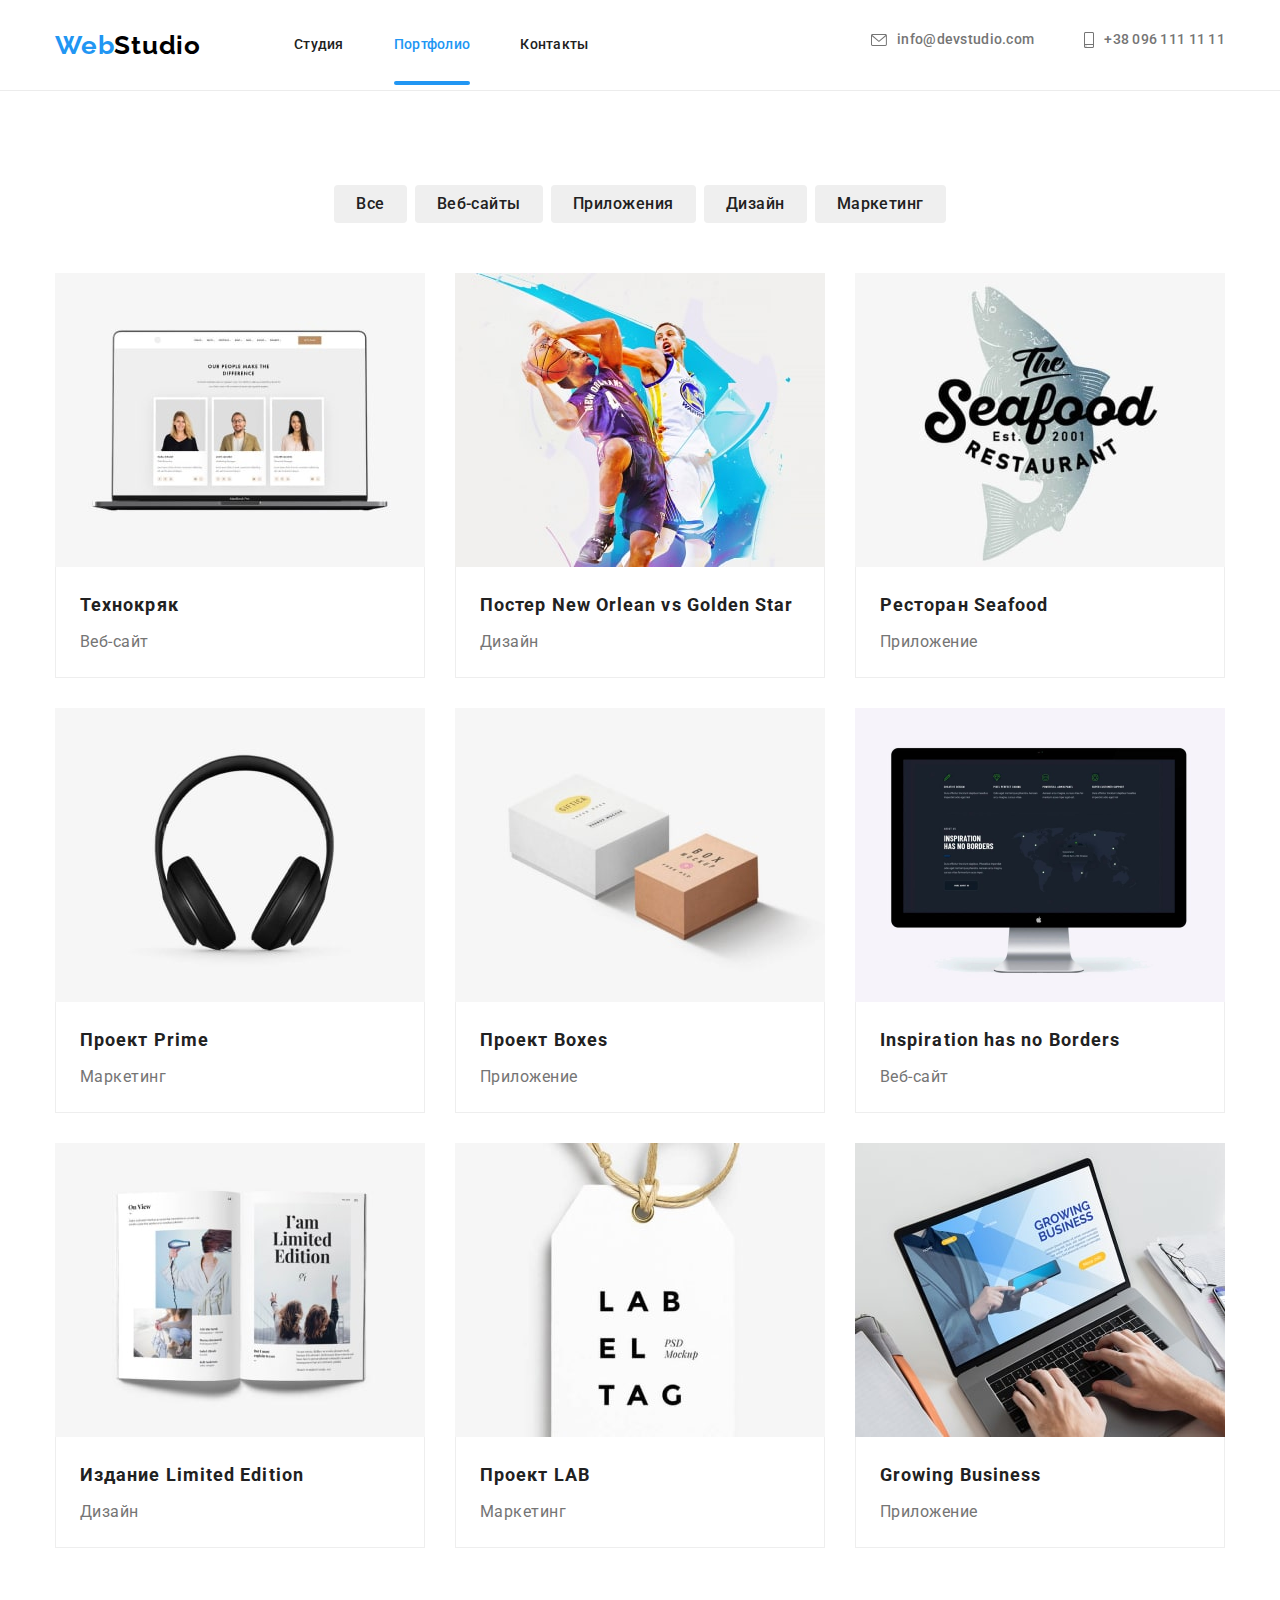
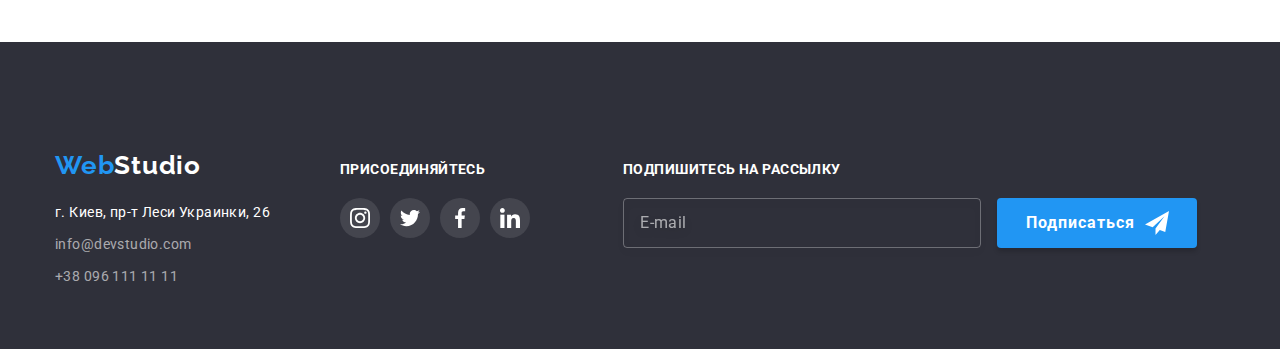
==== commit b3eab0ed: "add-HW-8" ====
--- a/portfolio.html
+++ b/portfolio.html
@@ -138,7 +138,31 @@
             <li class="portfolio-item">
               <a href="" class="portfolio-link link">
                 <div class="portfolio-wrap">
-                  <img src="./images/portfolio-tehno.jpg" alt="" width="370" />
+                  <picture>
+                    <source
+                      srcset="
+                        ./images/d-portfolio-1-1x.jpg 1x,
+                        ./images/d-portfolio-1-2x.jpg 2x
+                      "
+                      media="(min-width:1200px)"
+                    />
+                    <source
+                      srcset="
+                        ./images/t-portfolio-1-1x.jpg 1x,
+                        ./images/t-portfolio-1-2x.jpg 2x
+                      "
+                      media="(min-width:768px)"
+                    />
+                    <source
+                      srcset="
+                        ./images/m-portfolio-1-1x.jpeg 1x,
+                        ./images/m-portfolio-1-2x.jpeg 2x
+                      "
+                      media="(min-width:320px)"
+                    />
+                    <img src="./images/portfolio-tehno.jpg" alt="" />
+                  </picture>
+
                   <p class="portfolio-top-text">
                     Ресурс предлагает комплексные предложения с разным уровнем
                     функционала и сервисов. Все это позволит посетителю получить
@@ -154,11 +178,31 @@
             <li class="portfolio-item">
               <a href="" class="portfolio-link link">
                 <div class="portfolio-wrap">
-                  <img
-                    src="./images/portfolio-basketboll.jpg"
-                    alt=""
-                    width="370"
-                  />
+                  <picture>
+                    <source
+                      srcset="
+                        ./images/d-portfolio-2-1x.jpg 1x,
+                        ./images/d-portfolio-2-2x.jpg 2x
+                      "
+                      media="(min-width:1200px)"
+                    />
+                    <source
+                      srcset="
+                        ./images/t-portfolio-2-1x.jpg 1x,
+                        ./images/t-portfolio-2-2x.jpg 2x
+                      "
+                      media="(min-width:768px)"
+                    />
+                    <source
+                      srcset="
+                        ./images/m-portfolio-2-1x.jpeg 1x,
+                        ./images/m-portfolio-2-2x.jpeg 2x
+                      "
+                      media="(min-width:320px)"
+                    />
+                    <img src="./images/portfolio-basketboll.jpg" alt="" />
+                  </picture>
+
                   <p class="portfolio-top-text">
                     Ресурс предлагает комплексные предложения с разным уровнем
                     функционала и сервисов. Все это позволит посетителю получить
@@ -176,11 +220,31 @@
             <li class="portfolio-item">
               <a href="" class="portfolio-link link">
                 <div class="portfolio-wrap">
-                  <img
-                    src="./images/portfolio-seafood.jpg"
-                    alt=""
-                    width="370"
-                  />
+                  <picture>
+                    <source
+                      srcset="
+                        ./images/d-portfolio-3-1x.jpg 1x,
+                        ./images/d-portfolio-3-2x.jpg 2x
+                      "
+                      media="(min-width:1200px)"
+                    />
+                    <source
+                      srcset="
+                        ./images/t-portfolio-3-1x.jpg 1x,
+                        ./images/t-portfolio-3-2x.jpg 2x
+                      "
+                      media="(min-width:768px)"
+                    />
+                    <source
+                      srcset="
+                        ./images/m-portfolio-3-1x.jpeg 1x,
+                        ./images/m-portfolio-3-2x.jpeg 2x
+                      "
+                      media="(min-width:320px)"
+                    />
+                    <img src="./images/portfolio-seafood.jpg" alt="" />
+                  </picture>
+
                   <p class="portfolio-top-text">
                     Ресурс предлагает комплексные предложения с разным уровнем
                     функционала и сервисов. Все это позволит посетителю получить
@@ -196,7 +260,30 @@
             <li class="portfolio-item">
               <a href="" class="portfolio-link link">
                 <div class="portfolio-wrap">
-                  <img src="./images/portfolio-prime.jpg" alt="" width="370" />
+                  <picture>
+                    <source
+                      srcset="
+                        ./images/d-portfolio-4-1x.jpg 1x,
+                        ./images/d-portfolio-4-2x.jpg 2x
+                      "
+                      media="(min-width:1200px)"
+                    />
+                    <source
+                      srcset="
+                        ./images/t-portfolio-4-1x.jpg 1x,
+                        ./images/t-portfolio-4-2x.jpg 2x
+                      "
+                      media="(min-width:768px)"
+                    />
+                    <source
+                      srcset="
+                        ./images/m-portfolio-4-1x.jpeg 1x,
+                        ./images/m-portfolio-4-2x.jpeg 2x
+                      "
+                      media="(min-width:320px)"
+                    />
+                    <img src="./images/portfolio-prime.jpg" alt="" />
+                  </picture>
                   <p class="portfolio-top-text">
                     Ресурс предлагает комплексные предложения с разным уровнем
                     функционала и сервисов. Все это позволит посетителю получить
@@ -212,7 +299,31 @@
             <li class="portfolio-item">
               <a href="" class="portfolio-link link">
                 <div class="portfolio-wrap">
-                  <img src="./images/portfolio-boxes.jpg" alt="" width="370" />
+                  <picture>
+                    <source
+                      srcset="
+                        ./images/d-portfolio-5-1x.jpg 1x,
+                        ./images/d-portfolio-5-2x.jpg 2x
+                      "
+                      media="(min-width:1200px)"
+                    />
+                    <source
+                      srcset="
+                        ./images/t-portfolio-5-1x.jpg 1x,
+                        ./images/t-portfolio-5-2x.jpg 2x
+                      "
+                      media="(min-width:768px)"
+                    />
+                    <source
+                      srcset="
+                        ./images/m-portfolio-5-1x.jpeg 1x,
+                        ./images/m-portfolio-5-2x.jpeg 2x
+                      "
+                      media="(min-width:320px)"
+                    />
+                    <img src="./images/portfolio-boxes.jpg" alt="" />
+                  </picture>
+
                   <p class="portfolio-top-text">
                     Ресурс предлагает комплексные предложения с разным уровнем
                     функционала и сервисов. Все это позволит посетителю получить
@@ -228,7 +339,31 @@
             <li class="portfolio-item">
               <a href="" class="portfolio-link link">
                 <div class="portfolio-wrap">
-                  <img src="./images/portfolio-pc.jpg" alt="" width="370" />
+                  <picture>
+                    <source
+                      srcset="
+                        ./images/d-portfolio-6-1x.jpg 1x,
+                        ./images/d-portfolio-6-2x.jpg 2x
+                      "
+                      media="(min-width:1200px)"
+                    />
+                    <source
+                      srcset="
+                        ./images/t-portfolio-6-1x.jpg 1x,
+                        ./images/t-portfolio-6-2x.jpg 2x
+                      "
+                      media="(min-width:768px)"
+                    />
+                    <source
+                      srcset="
+                        ./images/m-portfolio-6-1x.jpeg 1x,
+                        ./images/m-portfolio-6-2x.jpeg 2x
+                      "
+                      media="(min-width:320px)"
+                    />
+                    <img src="./images/portfolio-pc.jpg" alt="" />
+                  </picture>
+
                   <p class="portfolio-top-text">
                     Ресурс предлагает комплексные предложения с разным уровнем
                     функционала и сервисов. Все это позволит посетителю получить
@@ -246,7 +381,31 @@
             <li class="portfolio-item">
               <a href="" class="portfolio-link link">
                 <div class="portfolio-wrap">
-                  <img src="./images/portfolio-book.jpg" alt="" width="370" />
+                  <picture>
+                    <source
+                      srcset="
+                        ./images/d-portfolio-7-1x.jpg 1x,
+                        ./images/d-portfolio-7-2x.jpg 2x
+                      "
+                      media="(min-width:1200px)"
+                    />
+                    <source
+                      srcset="
+                        ./images/t-portfolio-7-1x.jpg 1x,
+                        ./images/t-portfolio-7-2x.jpg 2x
+                      "
+                      media="(min-width:768px)"
+                    />
+                    <source
+                      srcset="
+                        ./images/m-portfolio-7-1x.jpeg 1x,
+                        ./images/m-portfolio-7-2x.jpeg 2x
+                      "
+                      media="(min-width:320px)"
+                    />
+                    <img src="./images/portfolio-book.jpg" alt="" />
+                  </picture>
+
                   <p class="portfolio-top-text">
                     Ресурс предлагает комплексные предложения с разным уровнем
                     функционала и сервисов. Все это позволит посетителю получить
@@ -262,7 +421,30 @@
             <li class="portfolio-item">
               <a href="" class="portfolio-link link">
                 <div class="portfolio-wrap">
-                  <img src="./images/portfolio-lab.jpg" alt="" width="370" />
+                  <picture>
+                    <source
+                      srcset="
+                        ./images/d-portfolio-8-1x.jpg 1x,
+                        ./images/d-portfolio-8-2x.jpg 2x
+                      "
+                      media="(min-width:1200px)"
+                    />
+                    <source
+                      srcset="
+                        ./images/t-portfolio-8-1x.jpg 1x,
+                        ./images/t-portfolio-8-2x.jpg 2x
+                      "
+                      media="(min-width:768px)"
+                    />
+                    <source
+                      srcset="
+                        ./images/m-portfolio-8-1x.jpeg 1x,
+                        ./images/m-portfolio-8-2x.jpeg 2x
+                      "
+                      media="(min-width:320px)"
+                    />
+                    <img src="./images/portfolio-lab.jpg" alt="" />
+                  </picture>
                   <p class="portfolio-top-text">
                     Ресурс предлагает комплексные предложения с разным уровнем
                     функционала и сервисов. Все это позволит посетителю получить
@@ -278,11 +460,30 @@
             <li class="portfolio-item">
               <a href="" class="portfolio-link link">
                 <div class="portfolio-wrap">
-                  <img
-                    src="./images/portfolio-noutbook.jpg"
-                    alt=""
-                    width="370"
-                  />
+                  <picture>
+                    <source
+                      srcset="
+                        ./images/d-portfolio-9-1x.jpg 1x,
+                        ./images/d-portfolio-9-2x.jpg 2x
+                      "
+                      media="(min-width:1200px)"
+                    />
+                    <source
+                      srcset="
+                        ./images/t-portfolio-9-1x.jpg 1x,
+                        ./images/t-portfolio-9-2x.jpg 2x
+                      "
+                      media="(min-width:768px)"
+                    />
+                    <source
+                      srcset="
+                        ./images/m-portfolio-9-1x.jpeg 1x,
+                        ./images/m-portfolio-9-2x.jpeg 2x
+                      "
+                      media="(min-width:320px)"
+                    />
+                    <img src="./images/portfolio-noutbook.jpg" alt="" />
+                  </picture>
                   <p class="portfolio-top-text">
                     Ресурс предлагает комплексные предложения с разным уровнем
                     функционала и сервисов. Все это позволит посетителю получить
--- a/CSS/main.min.css
+++ b/CSS/main.min.css
@@ -1,2 +1,2 @@
-:root{--hero-title-color: #ffffff;--work-title-color: #212121;--team-title-color: #212121;--hero-btn-color: #ffffff;--portfolio-btn-color: #212121}.visually-hidden{position:absolute;white-space:nowrap;width:1px;height:1px;overflow:hidden;border:0;padding:0;clip:rect(0 0 0 0);clip-path:inset(50%);margin:-1px}p,h1,h2,h3,h4,h5,h6{margin:0}ul{margin:0;padding-left:0}img{display:block}body{font-family:"Roboto", sans-serif}.link{text-decoration:none;color:black}.list{list-style:none}.container{width:100%;padding-left:15px;padding-right:15px;margin:0 auto}@media screen and (max-width: 766px){.container{max-width:448px}}@media screen and (min-width: 767px){.container{max-width:768px}}@media screen and (min-width: 1200px){.container{max-width:1200px}}.section{padding-top:60px;padding-bottom:60px}@media screen and (min-width: 1200px){.section{padding-top:94px;padding-bottom:94px}}.header{border-bottom:1px solid #ececec}.header__nav{display:flex;align-items:center}.header__link.current{color:#2196f3}.header__link.current::after{content:"";position:absolute;left:0;bottom:0;display:block;background-color:#2196f3;border-radius:2px;width:100%;height:4px}.header__logo{font-family:"Raleway";font-weight:700;font-size:26px;line-height:1.19;letter-spacing:0.03em;color:#2196f3}.header__logo span{color:black}.header__link{position:relative;font-family:"Roboto", sans-serif;font-weight:500;font-size:14px;line-height:1.14;letter-spacing:0.02em;color:#212121;display:block;padding-top:32px;padding-bottom:32px;transition-property:color;transition-duration:250ms;transition-timing-function:cubic-bezier(0.4, 0, 0.2, 1)}.header__link:hover,.header__link:focus{color:#2196f3}.header__tel,.header__mail{font-weight:500;font-size:14px;line-height:1.14;letter-spacing:0.02em;color:#757575;transition-property:color;transition-duration:250ms;transition-timing-function:cubic-bezier(0.4, 0, 0.2, 1)}.header__tel:hover,.header__tel:focus,.header__mail:hover,.header__mail:focus{color:#2196f3}@media screen and (min-width: 767px){.header__tel,.header__mail{display:block}}@media screen and (min-width: 1200px){.header__tel,.header__mail{display:flex;align-items:center;justify-content:center;padding-top:32px;padding-bottom:32px}}@media screen and (min-width: 767px){.header__item-contact:not(:last-child){margin-bottom:10px}}@media screen and (min-width: 1200px){.header__item-contact:not(:last-child){margin-right:50px}}.header__contact-icon{fill:currentColor;margin-right:10px}.header__list{display:none}@media screen and (min-width: 767px){.header__list{display:flex;margin-left:93px}}.header__contact{display:none}@media screen and (min-width: 767px){.header__contact{display:block;margin-left:auto}}@media screen and (min-width: 1200px){.header__contact{display:flex;margin-left:auto}}.header__item:not(:last-child){margin-right:50px}.header__mob-btn{width:40px;height:40px;margin-left:auto;padding:0;border:none;background-color:transparent;cursor:pointer;transition:fill 250ms cubic-bezier(0.4, 0, 0.2, 1)}.header__mob-btn:hover,.header__mob-btn:focus{fill:#2196f3}@media screen and (min-width: 767px){.header__mob-btn{display:none}}.mob-menu{position:fixed;z-index:1;top:0;left:0;background-color:#ffffff;width:100vw;height:100vh;padding-top:10px;padding-bottom:48px;opacity:1;transition:opacity 250ms cubic-bezier(0.4, 0, 0.2, 1)}.mob-menu .container{display:flex;flex-direction:column;height:100%;justify-content:space-between}.mob-menu.is-hidden{opacity:0;pointer-events:none;visibility:hidden;transition:opacity 1250ms, visibility 250ms}.mob-menu__btn{display:block;width:40px;height:40px;background:#ffffff;border:none;border-radius:50%;justify-content:center;align-items:center;margin-left:auto;cursor:pointer;transition:fill 250ms cubic-bezier(0.4, 0, 0.2, 1)}.mob-menu__btn:hover,.mob-menu__btn:focus{fill:#2196f3}@media screen and (min-width: 767px){.mob-menu__btn{display:none}}.mob-menu__list-soc{display:flex}.mob-menu__item+.mob-menu__item{margin-top:32px}.mob-menu__item-soc:not(:last-child){padding-right:10px;border-right:1px solid rgba(33,33,33,0.2)}.mob-menu__item-soc:not(:first-child){padding-left:10px}.mob-menu__link{font-weight:500;font-size:40px;line-height:1.18;letter-spacing:0.02em;color:#212121;transition:color 250ms cubic-bezier(0.4, 0, 0.2, 1)}.mob-menu__link.current{color:#2196f3}.mob-menu__link:hover,.mob-menu__link:focus{color:#2196f3}.mob-menu__item-tel{margin-bottom:32px}.mob-menu__item-mail{margin-bottom:64px}.mob-menu__tel{font-weight:500;font-size:34px;line-height:1.18;letter-spacing:0.02em;color:#757575;transition:color 250ms cubic-bezier(0.4, 0, 0.2, 1)}.mob-menu__tel:hover,.mob-menu__tel:focus{color:#2196f3}.mob-menu__mail{font-weight:500;font-size:24px;line-height:1.16;letter-spacing:0.02em;color:#757575}.mob-menu__mail:hover,.mob-menu__mail:focus{color:#2196f3}.mob-menu__link-soc{font-weight:500;font-size:18px;line-height:1.22;letter-spacing:0.02em;color:#2196f3}.no-scroll{overflow:hidden}.hero{background-color:#2f303a;padding-top:118px;padding-bottom:118px;text-align:center}.hero__title{font-weight:900;font-size:26px;line-height:1.62;text-align:center;letter-spacing:0.06em;text-transform:uppercase;color:#ffffff;margin-bottom:30px}@media screen and (min-width: 1200px){.hero__title{font-weight:900;font-size:44px;line-height:1.36}}.hero__btn{font-weight:700;font-size:16px;line-height:1.88;display:inline-block;align-items:center;text-align:center;letter-spacing:0.06em;color:#ffffff;background:#2196f3;cursor:pointer;min-width:200px;border-radius:4px;padding:10px 32px;border:none}.about-item-title{font-weight:700;font-size:14px;line-height:1.14;letter-spacing:0.03em;text-transform:uppercase;color:#212121;margin-bottom:10px}.about-item-text{font-size:14px;line-height:1.71;letter-spacing:0.03em;color:#757575}@media screen and (min-width: 767px){.about-list{display:flex;flex-wrap:wrap;justify-content:center}}@media screen and (min-width: 1200px){.about-list{flex-wrap:nowrap}}@media screen and (max-width: 1199px){.about-item:not(:last-child){margin-bottom:30px}}@media screen and (min-width: 767px){.about-item{flex-basis:calc((100% - 30px) / 2)}.about-item:nth-child(odd){margin-right:30px}.about-item:nth-last-child(-n+2){margin-bottom:0}}@media screen and (min-width: 1200px){.about-item{flex-basis:calc((100% - 30px) / 4);width:270px}.about-item:not(:last-child){margin-right:30px;margin-bottom:0}}.about-svg{display:flex;max-width:450px;height:120px;background:#f5f4fa;border-radius:4px;border:none;justify-content:center;align-items:center;margin-bottom:30px}.work{display:none}@media screen and (min-width: 1200px){.work{display:block;padding-top:0}}.work__title{font-weight:700;font-size:36px;line-height:1.16;text-align:center;letter-spacing:0.03em;color:var(--work-title-color);margin-bottom:50px}.work__list{display:flex}.work__item{position:relative}.work__item:not(:last-child){margin-right:30px}.work__text{position:absolute;width:370px;height:70px;background-color:rgba(47,48,58,0.8);bottom:0;font-weight:700;font-size:14px;line-height:1.14;text-align:center;letter-spacing:0.03em;text-transform:uppercase;color:#ffffff;display:flex;justify-content:center;align-items:center}.team{background-color:#f5f4fa}.team-title{font-weight:700;font-size:28px;line-height:1.17;text-align:center;letter-spacing:0.03em;color:var(--team-title-color);margin-bottom:30px}@media screen and (min-width: 1200px){.team-title{font-weight:700;font-size:36px;line-height:1.16;margin-bottom:50px}}.team-item-title{font-weight:500;font-size:16px;line-height:1.18;text-align:center;letter-spacing:0.03em;color:#212121;margin-bottom:10px}.team-text{font-size:16px;line-height:1.18;text-align:center;letter-spacing:0.03em;color:#757575;margin-bottom:16px}@media screen and (min-width: 767px){.team-list{display:flex;flex-wrap:wrap;justify-content:center}}.team-item{background:#ffffff;box-shadow:0px 1px 3px rgba(0,0,0,0.12),0px 1px 1px rgba(0,0,0,0.14),0px 2px 1px rgba(0,0,0,0.2);border-radius:0px 0px 4px 4px}.team-item:not(:last-child){margin-bottom:30px}@media screen and (min-width: 767px){.team-item{margin-right:30px}.team-item:nth-child(2n){margin-right:0}.team-item:nth-last-child(-n+2){margin-bottom:0}}@media screen and (min-width: 1200px){.team-item:not(:last-child){margin-right:30px;margin-bottom:0}}.team-padding{padding-top:30px;padding-bottom:30px}.team-soc-list{display:flex;justify-content:center}.team-soc-item+.team-soc-item{margin-left:10px}.team-soc-link{width:44px;height:44px;background-color:#ffffff;border-radius:50%;display:flex;justify-content:center;align-items:center;color:#afb1b8;transition-property:color, background-color;transition-duration:250ms;transition-timing-function:cubic-bezier(0.4, 0, 0.2, 1)}.team-soc-link:hover,.team-soc-link:focus{background-color:#2196f3;color:#ffffff}.team-soc-icon{fill:currentColor}.client-title{font-weight:700;font-size:28px;line-height:1.17;text-align:center;letter-spacing:0.03em;color:#212121;margin-bottom:30px}@media screen and (min-width: 1200px){.client-title{font-weight:700;font-size:36px;line-height:1.16;margin-bottom:50px}}.client-list{display:flex;flex-wrap:wrap;justify-content:center}@media screen and (min-width: 1200px){.client-list{flex-wrap:nowrap}}@media screen and (max-width: 766px){.client-item{flex-basis:calc((100% - 30px) / 2)}.client-item:nth-child(odd){margin-right:30px}.client-item:not(:nth-last-child(-n+2)){margin-bottom:30px}}@media screen and (min-width: 767px){.client-item{flex-basis:calc((100% - 60px) / 3)}.client-item:not(:nth-child(3n)){margin-right:30px}.client-item:not(:nth-last-child(-n+3)){margin-bottom:30px}}@media screen and (min-width: 1200px){.client-item{width:170px;margin-bottom:0}.client-item:not(:last-child){margin-right:30px;margin-bottom:0}}.client-item-link{width:100%;height:92px;border:1px solid #afb1b8;box-sizing:border-box;border-radius:4px;display:flex;justify-content:center;align-items:center;color:#afb1b8;transition-property:color, border;transition-duration:250ms;transition-timing-function:cubic-bezier(0.4, 0, 0.2, 1)}.client-item-link:hover,.client-item-link:focus{border:1px solid #2196f3;color:#2196f3}@media screen and (min-width: 1200px){.client-item-link{width:170px}}.client-icon{fill:currentColor}.footer{background-color:#2f303a;padding-top:60px;padding-bottom:60px}.footer .container{display:block;text-align:center;margin-left:auto;margin-right:auto}@media screen and (min-width: 1200px){.footer .container{display:flex;align-items:baseline;width:100%;padding-left:15px;padding-right:15px;margin:0 auto;text-align:start}}@media screen and (min-width: 767px){.footer-tablet-wrap{display:flex;justify-content:center;align-items:baseline}}.footer-logo{font-family:"Raleway";font-weight:700;font-size:26px;line-height:1.19;letter-spacing:0.03em;color:#2196f3;display:inline-block;margin-bottom:20px}.footer-logo span{color:#ffffff}.footer-address{font-style:normal;font-size:14px;line-height:1.71;letter-spacing:0.03em;color:#ffffff;display:inline-block;margin-bottom:8px}.footer-tel,.footer-mail{font-style:normal;font-size:14px;line-height:1.71;letter-spacing:0.03em;color:rgba(255,255,255,0.6);transition-property:color;transition-duration:250ms;transition-timing-function:cubic-bezier(0.4, 0, 0.2, 1)}.footer-tel:hover,.footer-tel:focus,.footer-mail:hover,.footer-mail:focus{color:#2196f3}.footer-mail{margin-bottom:8px;display:inline-block}.footer-title{font-weight:700;font-size:14px;line-height:1.14;letter-spacing:0.03em;text-transform:uppercase;color:#ffffff;margin-top:60px;margin-bottom:20px}@media screen and (min-width: 767px){.footer-title{margin-top:0}}@media screen and (min-width: 767px){.content-soc{margin-left:165px}}@media screen and (min-width: 1200px){.content-soc{margin-left:70px}}.footer-soc-link{width:40px;height:40px;background-color:rgba(255,255,255,0.1);border-radius:50%;display:flex;justify-content:center;align-items:center;color:#ffffff}.footer-soc-link:hover,.footer-soc-link:focus{background-color:#2196f3;color:#ffffff}.footer-soc-icon{fill:currentColor;transition-property:color, background-color;transition-duration:250ms;transition-timing-function:cubic-bezier(0.4, 0, 0.2, 1)}.footet-soc-list{display:flex;justify-content:center}.footer-soc-item+.footer-soc-item{margin-left:10px}.footer-input-title{font-weight:700;font-size:14px;line-height:1.14;letter-spacing:0.03em;text-transform:uppercase;color:#ffffff;margin-bottom:20px;margin-top:60px}.footer-input{width:100%;height:50px;padding-left:16px;border:1px solid rgba(255,255,255,0.3);border-radius:4px;filter:drop-shadow(0px 4px 4px rgba(0,0,0,0.15));background-color:transparent;outline:none;font-size:14px;line-height:1.71;letter-spacing:0.03em;color:#ffffff;transition:border-color 250ms cubic-bezier(0.4, 0, 0.2, 1)}.footer-input::placeholder{font-size:16px;line-height:1.25;display:flex;align-items:center;letter-spacing:0.03em;color:rgba(255,255,255,0.6)}.footer-input:focus{border-color:#2196f3}@media screen and (max-width: 766px){.footer-input{margin-bottom:20px}}@media screen and (min-width: 767px){.footer-input{width:450px;display:flex;flex-wrap:wrap;margin-left:auto;margin-right:auto;margin-bottom:20px}}@media screen and (min-width: 1200px){.footer-input{width:358px;display:inline-block;flex-wrap:nowrap;margin-right:12px;margin-left:0;margin-bottom:0}}@media screen and (min-width: 1200px){.footer-wrap{margin-left:auto;position:relative}}@media screen and (min-width: 1200px){.footer-wrap{margin-left:93px}}@media screen and (max-width: 766px){.footer-label-mob{display:flex;flex-wrap:wrap;justify-content:center}}.footer-btn{position:relative;width:200px;height:50px;background:#2196f3;box-shadow:0px 4px 4px rgba(0,0,0,0.15);border-radius:4px;border:none;font-weight:700;font-size:16px;line-height:1.88;letter-spacing:0.06em;color:#ffffff;padding:10px 62px 10px 29px}@media screen and (max-width: 766px){.footer-btn{margin-left:auto;margin-right:auto}}.icon-btn{position:absolute;right:28px;top:50%;transform:translateY(-50%);fill:#ffffff}.portfolio-btn-list{display:flex;flex-wrap:wrap;align-items:center;margin-bottom:40px}@media screen and (min-width: 767px){.portfolio-btn-list{flex-wrap:nowrap;justify-content:center;margin-bottom:30px}}@media screen and (min-width: 1200px){.portfolio-btn-list{margin-bottom:50px}}.portfolio-btn-item{margin-bottom:15px}.portfolio-btn-item:not(:last-child){margin-right:8px}@media screen and (min-width: 767px){.portfolio-btn-item{margin-bottom:0}}.btn-item{font-family:"Roboto";font-weight:500;font-size:16px;line-height:1.62;text-align:center;letter-spacing:0.03em;color:var(--portfolio-btn-color);cursor:pointer;border-radius:4px;padding:6px 22px;border:none;transition-property:color, background-color, box-shadow;transition-duration:250ms;transition-timing-function:cubic-bezier(0.4, 0, 0.2, 1)}.btn-item:hover,.btn-item:focus{background-color:#2196f3;box-shadow:0px 3px 1px rgba(0,0,0,0.1),0px 1px 2px rgba(0,0,0,0.08),0px 2px 2px rgba(0,0,0,0.12);color:#ffffff}@media screen and (min-width: 767px){.portfolio-list{display:flex;flex-wrap:wrap;align-items:center}}.portfolio-item:not(:last-child){margin-bottom:30px}@media screen and (min-width: 767px){.portfolio-item{flex-basis:calc((100% - 30px) / 2)}.portfolio-item:nth-child(odd){margin-right:30px}.portfolio-item:not(:nth-last-child(-n+2)){margin-bottom:30px}}@media screen and (min-width: 1200px){.portfolio-item{flex-basis:calc((100% - 60px) / 3);margin-right:30px;margin-bottom:30px}.portfolio-item:nth-child(3n){margin-right:0}.portfolio-item:nth-last-child(-n+3){margin-bottom:0}}.portfolio-item-title{font-weight:700;font-size:18px;line-height:2;letter-spacing:0.06em;color:#212121;margin-bottom:4px}.portfolio-item-text{font-size:16px;line-height:1.88;letter-spacing:0.03em;color:#757575}.portfolio-link{display:block;transition-property:box-shadow;transition-duration:250ms;transition-timing-function:cubic-bezier(0.4, 0, 0.2, 1)}.portfolio-link:hover,.portfolio-link:focus{box-shadow:0px 1px 1px rgba(0,0,0,0.12),0px 4px 4px rgba(0,0,0,0.06),1px 4px 6px rgba(0,0,0,0.16)}.portfolio-wrap{position:relative;overflow:hidden}.portfolio-wrap img{width:100%}@media screen and (min-width: 767px){.portfolio-wrap img{width:354px}}@media screen and (min-width: 1200px){.portfolio-wrap img{width:370px}}.portfolio-top-text{position:absolute;background-color:rgba(33,150,243,0.9);height:100%;width:100%;top:0;font-size:18px;line-height:1.56;letter-spacing:0.03em;color:#ffffff;padding-left:24px;padding-top:63px;transform:translateY(100%);overflow:auto;transition:transform 250ms;transition-timing-function:cubic-bezier(0.4, 0, 0.2, 1)}.portfolio-item:hover .portfolio-top-text{transform:translateY(0%)}.backdrop{position:fixed;top:0;left:0;width:100%;height:100%;background-color:rgba(0,0,0,0.2);z-index:1;opacity:1;transition:opacity 250ms cubic-bezier(0.4, 0, 0.2, 1)}.backdrop.is-hidden{opacity:0;pointer-events:none;visibility:hidden;transition:opacity 250ms, visibility 250ms}.backdrop.is-hidden .modal{transform:translate(-50%, -50%) scale(0.8)}.modal{position:absolute;top:50%;left:50%;background-color:#ffffff;box-shadow:0px 1px 3px rgba(0,0,0,0.12),0px 1px 1px rgba(0,0,0,0.14),0px 2px 1px rgba(0,0,0,0.2);border-radius:4px;padding-top:40px;padding-right:39px;padding-left:41px;padding-bottom:40px;transform:translate(-50%, -50%) scale(1);transition:transform 250ms cubic-bezier(0.4, 0, 0.2, 1)}@media screen and (max-width: 479px){.modal{width:100vw}}@media screen and (min-width: 767px){.modal{width:450px;min-height:609px}}@media screen and (min-width: 1200px){.modal{width:528px;min-height:581px}}.modal-btn{display:flex;width:30px;height:30px;background:#ffffff;border:1px solid rgba(0,0,0,0.1);border-radius:50%;justify-content:center;align-items:center;cursor:pointer;position:absolute;right:8px;top:8px;transition:fill 250ms cubic-bezier(0.4, 0, 0.2, 1)}.modal-btn:hover,.modal-btn:focus{fill:#2196f3}.modal-title{font-weight:700;font-size:20px;line-height:1.5;text-align:center;letter-spacing:0.03em;color:#212121;margin-bottom:12px}@media screen and (min-width: 1200px){.modal-title{font-weight:700;font-size:20px;line-height:1.15}}.modal-field{margin-bottom:10px}.modal-input{width:100%;height:40px;border:1px solid rgba(33,33,33,0.2);border-radius:4px;padding-left:42px;cursor:pointer;outline:none;transition:border-color 250ms cubic-bezier(0.4, 0, 0.2, 1)}.modal-input:focus{border-color:#2196f3}.modal-label{font-size:12px;line-height:1.16;letter-spacing:0.01em;color:#757575;display:block;margin-bottom:4px}.modal-input-wrap{position:relative}.input-icon{position:absolute;left:12px;top:50%;transform:translateY(-50%);fill:#212121;transition:fill 250ms cubic-bezier(0.4, 0, 0.2, 1)}.modal-input:focus+.input-icon{fill:#2196f3}.modal-textarea{margin-bottom:20px}.modal-text{width:370px;height:120px;padding:12px 16px;border:1px solid rgba(33,33,33,0.2);border-radius:4px;resize:none;cursor:pointer;outline:none;transition:border-color 250ms cubic-bezier(0.4, 0, 0.2, 1)}.modal-text::placeholder{font-size:14px;line-height:1.14;letter-spacing:0.01em;color:rgba(117,117,117,0.5)}.modal-text:focus{border-color:#2196f3}@media screen and (max-width: 479px){.modal-text{width:100%}}@media screen and (min-width: 1200px){.modal-text{width:448px}}.modal-checkbox{margin-bottom:30px}.checkbox-text{letter-spacing:0.03em;color:#757575;display:flex;align-items:center;justify-content:center}@media screen and (max-width: 1199px){.checkbox-text{font-size:12px;line-height:1.16}}@media screen and (min-width: 1200px){.checkbox-text{font-size:14px;line-height:1.71}}.checkbox-text .check-box-cyrcle{width:16px;height:15px;border:2px solid #212121;border-radius:2px;display:flex;align-items:center;justify-content:center;margin-right:7px;transition:background-color 250ms,border 250ms cubic-bezier(0.4, 0, 0.2, 1)}.modal-chechbox__link{color:#2196f3}.checkbox-icon{fill:transparent;transition:fill 250ms cubic-bezier(0.4, 0, 0.2, 1)}.input-checkbox:checked+.checkbox-text span{background-color:#2196f3;border:transparent}.input-checkbox:checked+.checkbox-text .checkbox-icon{fill:#ffffff}.modal-btn-bottom{font-weight:700;font-size:16px;line-height:1.88;display:flex;align-items:center;text-align:center;letter-spacing:0.06em;color:#ffffff;min-width:200px;padding:10px 55px;cursor:pointer;margin:0 auto;background:#2196f3;box-shadow:0px 4px 4px rgba(0,0,0,0.15);border-radius:4px;border:none}
+:root{--hero-title-color: #ffffff;--work-title-color: #212121;--team-title-color: #212121;--hero-btn-color: #ffffff;--portfolio-btn-color: #212121}.visually-hidden{position:absolute;white-space:nowrap;width:1px;height:1px;overflow:hidden;border:0;padding:0;clip:rect(0 0 0 0);clip-path:inset(50%);margin:-1px}p,h1,h2,h3,h4,h5,h6{margin:0}ul{margin:0;padding-left:0}img{display:block;width:100%;height:auto}body{font-family:"Roboto", sans-serif}.link{text-decoration:none;color:black}.list{list-style:none}.container{width:100%;padding-left:15px;padding-right:15px;margin:0 auto}@media screen and (max-width: 766px){.container{max-width:448px}}@media screen and (min-width: 767px){.container{max-width:768px}}@media screen and (min-width: 1200px){.container{max-width:1200px}}.section{padding-top:60px;padding-bottom:60px}@media screen and (min-width: 1200px){.section{padding-top:94px;padding-bottom:94px}}.header{border-bottom:1px solid #ececec}.header__nav{display:flex;align-items:center}.header__link.current{color:#2196f3}.header__link.current::after{content:"";position:absolute;left:0;bottom:0;display:block;background-color:#2196f3;border-radius:2px;width:100%;height:4px}.header__logo{font-family:"Raleway";font-weight:700;font-size:26px;line-height:1.19;letter-spacing:0.03em;color:#2196f3}.header__logo span{color:black}.header__link{position:relative;font-family:"Roboto", sans-serif;font-weight:500;font-size:14px;line-height:1.14;letter-spacing:0.02em;color:#212121;display:block;padding-top:32px;padding-bottom:32px;transition-property:color;transition-duration:250ms;transition-timing-function:cubic-bezier(0.4, 0, 0.2, 1)}.header__link:hover,.header__link:focus{color:#2196f3}.header__tel,.header__mail{font-weight:500;font-size:14px;line-height:1.14;letter-spacing:0.02em;color:#757575;transition-property:color;transition-duration:250ms;transition-timing-function:cubic-bezier(0.4, 0, 0.2, 1)}.header__tel:hover,.header__tel:focus,.header__mail:hover,.header__mail:focus{color:#2196f3}@media screen and (min-width: 767px){.header__tel,.header__mail{display:block}}@media screen and (min-width: 1200px){.header__tel,.header__mail{display:flex;align-items:center;justify-content:center;padding-top:32px;padding-bottom:32px}}@media screen and (min-width: 767px){.header__item-contact:not(:last-child){margin-bottom:10px}}@media screen and (min-width: 1200px){.header__item-contact:not(:last-child){margin-right:50px}}.header__contact-icon{fill:currentColor;margin-right:10px}.header__list{display:none}@media screen and (min-width: 767px){.header__list{display:flex;margin-left:93px}}.header__contact{display:none}@media screen and (min-width: 767px){.header__contact{display:block;margin-left:auto}}@media screen and (min-width: 1200px){.header__contact{display:flex;margin-left:auto}}.header__item:not(:last-child){margin-right:50px}.header__mob-btn{width:40px;height:40px;margin-left:auto;padding:0;border:none;background-color:transparent;cursor:pointer;transition:fill 250ms cubic-bezier(0.4, 0, 0.2, 1)}.header__mob-btn:hover,.header__mob-btn:focus{fill:#2196f3}@media screen and (min-width: 767px){.header__mob-btn{display:none}}.mob-menu{position:fixed;z-index:1;top:0;left:0;background-color:#ffffff;width:100vw;height:100vh;padding-top:10px;padding-bottom:48px;opacity:1;transition:opacity 250ms cubic-bezier(0.4, 0, 0.2, 1)}.mob-menu .container{display:flex;flex-direction:column;height:100%;justify-content:space-between}.mob-menu.is-hidden{opacity:0;pointer-events:none;visibility:hidden;transition:opacity 1250ms, visibility 250ms}.mob-menu__btn{display:block;width:40px;height:40px;background:#ffffff;border:none;border-radius:50%;justify-content:center;align-items:center;margin-left:auto;cursor:pointer;transition:fill 250ms cubic-bezier(0.4, 0, 0.2, 1)}.mob-menu__btn:hover,.mob-menu__btn:focus{fill:#2196f3}@media screen and (min-width: 767px){.mob-menu__btn{display:none}}.mob-menu__list-soc{display:flex}.mob-menu__item+.mob-menu__item{margin-top:32px}.mob-menu__item-soc:not(:last-child){padding-right:10px;border-right:1px solid rgba(33,33,33,0.2)}.mob-menu__item-soc:not(:first-child){padding-left:10px}.mob-menu__link{font-weight:500;font-size:40px;line-height:1.18;letter-spacing:0.02em;color:#212121;transition:color 250ms cubic-bezier(0.4, 0, 0.2, 1)}.mob-menu__link.current{color:#2196f3}.mob-menu__link:hover,.mob-menu__link:focus{color:#2196f3}.mob-menu__item-tel{margin-bottom:32px}.mob-menu__item-mail{margin-bottom:64px}.mob-menu__tel{font-weight:500;font-size:34px;line-height:1.18;letter-spacing:0.02em;color:#757575;transition:color 250ms cubic-bezier(0.4, 0, 0.2, 1)}.mob-menu__tel:hover,.mob-menu__tel:focus{color:#2196f3}.mob-menu__mail{font-weight:500;font-size:24px;line-height:1.16;letter-spacing:0.02em;color:#757575}.mob-menu__mail:hover,.mob-menu__mail:focus{color:#2196f3}.mob-menu__link-soc{font-weight:500;font-size:18px;line-height:1.22;letter-spacing:0.02em;color:#2196f3}.no-scroll{overflow:hidden}.hero{background-color:#2f303a;padding-top:118px;padding-bottom:118px;text-align:center;background-image:linear-gradient(rgba(47,48,58,0.4), rgba(47,48,58,0.4)),url(/./images/mobil-hero_mobile1x-min.jpg);background-position:center;background-size:cover;background-repeat:no-repeat}@media (min-device-pixel-ratio: 2), (-webkit-min-device-pixel-ratio: 2), (min-resolution: 192dpi), (min-resolution: 2dppx){.hero{background-image:linear-gradient(rgba(47,48,58,0.4), rgba(47,48,58,0.4)),url(/./images/mobil-hero_mobile2x-min.jpg)}}@media screen and (min-width: 767px){.hero{background-image:linear-gradient(rgba(47,48,58,0.4), rgba(47,48,58,0.4)),url(/./images/tablet-hero1x-min.jpg);background-position:center;background-size:cover;background-repeat:no-repeat}}@media screen and (min-width: 767px) and (min-device-pixel-ratio: 2), screen and (min-width: 767px) and (-webkit-min-device-pixel-ratio: 2), screen and (min-width: 767px) and (min-resolution: 192dpi), screen and (min-width: 767px) and (min-resolution: 2dppx){.hero{background-image:linear-gradient(rgba(47,48,58,0.4), rgba(47,48,58,0.4)),url(/./images/tablet-hero2x-min.jpg)}}@media screen and (min-width: 1200px){.hero{padding-top:200px;padding-bottom:200px;background-image:linear-gradient(rgba(47,48,58,0.4), rgba(47,48,58,0.4)),url(/./images/hero-Img.jpg);background-position:center;background-size:1600px;background-repeat:no-repeat}}@media screen and (min-width: 1200px) and (min-device-pixel-ratio: 2), screen and (min-width: 1200px) and (-webkit-min-device-pixel-ratio: 2), screen and (min-width: 1200px) and (min-resolution: 192dpi), screen and (min-width: 1200px) and (min-resolution: 2dppx){.hero{background-image:linear-gradient(rgba(47,48,58,0.4), rgba(47,48,58,0.4)),url(../images/desktop-hero2x-min.jpeg)}}.hero__title{font-weight:900;font-size:26px;line-height:1.62;text-align:center;letter-spacing:0.06em;text-transform:uppercase;color:#ffffff;margin-bottom:30px}@media screen and (min-width: 1200px){.hero__title{font-weight:900;font-size:44px;line-height:1.36}}.hero__btn{font-weight:700;font-size:16px;line-height:1.88;display:inline-block;align-items:center;text-align:center;letter-spacing:0.06em;color:#ffffff;background:#2196f3;cursor:pointer;min-width:200px;border-radius:4px;padding:10px 32px;border:none}.about-item-title{font-weight:700;font-size:14px;line-height:1.14;letter-spacing:0.03em;text-transform:uppercase;color:#212121;margin-bottom:10px}.about-item-text{font-size:14px;line-height:1.71;letter-spacing:0.03em;color:#757575}@media screen and (min-width: 767px){.about-list{display:flex;flex-wrap:wrap;justify-content:center}}@media screen and (min-width: 1200px){.about-list{flex-wrap:nowrap}}@media screen and (max-width: 1199px){.about-item:not(:last-child){margin-bottom:30px}}@media screen and (min-width: 767px){.about-item{flex-basis:calc((100% - 30px) / 2)}.about-item:nth-child(odd){margin-right:30px}.about-item:nth-last-child(-n+2){margin-bottom:0}}@media screen and (min-width: 1200px){.about-item{flex-basis:calc((100% - 30px) / 4);width:270px}.about-item:not(:last-child){margin-right:30px;margin-bottom:0}}.about-svg{display:flex;max-width:450px;height:120px;background:#f5f4fa;border-radius:4px;border:none;justify-content:center;align-items:center;margin-bottom:30px}.work{display:none}@media screen and (min-width: 1200px){.work{display:block;padding-top:0}}.work__title{font-weight:700;font-size:36px;line-height:1.16;text-align:center;letter-spacing:0.03em;color:var(--work-title-color);margin-bottom:50px}.work__list{display:flex}.work__item{position:relative}.work__item:not(:last-child){margin-right:30px}.work__text{position:absolute;width:370px;height:70px;background-color:rgba(47,48,58,0.8);bottom:0;font-weight:700;font-size:14px;line-height:1.14;text-align:center;letter-spacing:0.03em;text-transform:uppercase;color:#ffffff;display:flex;justify-content:center;align-items:center}.team{background-color:#f5f4fa}.team-title{font-weight:700;font-size:28px;line-height:1.17;text-align:center;letter-spacing:0.03em;color:var(--team-title-color);margin-bottom:30px}@media screen and (min-width: 1200px){.team-title{font-weight:700;font-size:36px;line-height:1.16;margin-bottom:50px}}.team-item-title{font-weight:500;font-size:16px;line-height:1.18;text-align:center;letter-spacing:0.03em;color:#212121;margin-bottom:10px}.team-text{font-size:16px;line-height:1.18;text-align:center;letter-spacing:0.03em;color:#757575;margin-bottom:16px}@media screen and (min-width: 767px){.team-list{display:flex;flex-wrap:wrap;justify-content:center}}.team-item{background:#ffffff;box-shadow:0px 1px 3px rgba(0,0,0,0.12),0px 1px 1px rgba(0,0,0,0.14),0px 2px 1px rgba(0,0,0,0.2);border-radius:0px 0px 4px 4px}.team-item:not(:last-child){margin-bottom:30px}@media screen and (min-width: 767px){.team-item{margin-right:30px}.team-item:nth-child(2n){margin-right:0}.team-item:nth-last-child(-n+2){margin-bottom:0}}@media screen and (min-width: 1200px){.team-item:not(:last-child){margin-right:30px;margin-bottom:0}}.team-padding{padding-top:30px;padding-bottom:30px}.team-soc-list{display:flex;justify-content:center}.team-soc-item+.team-soc-item{margin-left:10px}.team-soc-link{width:44px;height:44px;background-color:#ffffff;border-radius:50%;display:flex;justify-content:center;align-items:center;color:#afb1b8;transition-property:color, background-color;transition-duration:250ms;transition-timing-function:cubic-bezier(0.4, 0, 0.2, 1)}.team-soc-link:hover,.team-soc-link:focus{background-color:#2196f3;color:#ffffff}.team-soc-icon{fill:currentColor}.client-title{font-weight:700;font-size:28px;line-height:1.17;text-align:center;letter-spacing:0.03em;color:#212121;margin-bottom:30px}@media screen and (min-width: 1200px){.client-title{font-weight:700;font-size:36px;line-height:1.16;margin-bottom:50px}}.client-list{display:flex;flex-wrap:wrap;justify-content:center}@media screen and (min-width: 1200px){.client-list{flex-wrap:nowrap}}@media screen and (max-width: 766px){.client-item{flex-basis:calc((100% - 30px) / 2)}.client-item:nth-child(odd){margin-right:30px}.client-item:not(:nth-last-child(-n+2)){margin-bottom:30px}}@media screen and (min-width: 767px){.client-item{flex-basis:calc((100% - 60px) / 3)}.client-item:not(:nth-child(3n)){margin-right:30px}.client-item:not(:nth-last-child(-n+3)){margin-bottom:30px}}@media screen and (min-width: 1200px){.client-item{width:170px;margin-bottom:0}.client-item:not(:last-child){margin-right:30px;margin-bottom:0}}.client-item-link{width:100%;height:92px;border:1px solid #afb1b8;box-sizing:border-box;border-radius:4px;display:flex;justify-content:center;align-items:center;color:#afb1b8;transition-property:color, border;transition-duration:250ms;transition-timing-function:cubic-bezier(0.4, 0, 0.2, 1)}.client-item-link:hover,.client-item-link:focus{border:1px solid #2196f3;color:#2196f3}@media screen and (min-width: 1200px){.client-item-link{width:170px}}.client-icon{fill:currentColor}.footer{background-color:#2f303a;padding-top:60px;padding-bottom:60px}.footer .container{display:block;text-align:center;margin-left:auto;margin-right:auto}@media screen and (min-width: 1200px){.footer .container{display:flex;align-items:baseline;width:100%;padding-left:15px;padding-right:15px;margin:0 auto;text-align:start}}@media screen and (min-width: 767px){.footer-tablet-wrap{display:flex;justify-content:center;align-items:baseline}}.footer-logo{font-family:"Raleway";font-weight:700;font-size:26px;line-height:1.19;letter-spacing:0.03em;color:#2196f3;display:inline-block;margin-bottom:20px}.footer-logo span{color:#ffffff}.footer-address{font-style:normal;font-size:14px;line-height:1.71;letter-spacing:0.03em;color:#ffffff;display:inline-block;margin-bottom:8px}.footer-tel,.footer-mail{font-style:normal;font-size:14px;line-height:1.71;letter-spacing:0.03em;color:rgba(255,255,255,0.6);transition-property:color;transition-duration:250ms;transition-timing-function:cubic-bezier(0.4, 0, 0.2, 1)}.footer-tel:hover,.footer-tel:focus,.footer-mail:hover,.footer-mail:focus{color:#2196f3}.footer-mail{margin-bottom:8px;display:inline-block}.footer-title{font-weight:700;font-size:14px;line-height:1.14;letter-spacing:0.03em;text-transform:uppercase;color:#ffffff;margin-top:60px;margin-bottom:20px}@media screen and (min-width: 767px){.footer-title{margin-top:0}}@media screen and (min-width: 767px){.content-soc{margin-left:165px}}@media screen and (min-width: 1200px){.content-soc{margin-left:70px}}.footer-soc-link{width:40px;height:40px;background-color:rgba(255,255,255,0.1);border-radius:50%;display:flex;justify-content:center;align-items:center;color:#ffffff}.footer-soc-link:hover,.footer-soc-link:focus{background-color:#2196f3;color:#ffffff}.footer-soc-icon{fill:currentColor;transition-property:color, background-color;transition-duration:250ms;transition-timing-function:cubic-bezier(0.4, 0, 0.2, 1)}.footet-soc-list{display:flex;justify-content:center}.footer-soc-item+.footer-soc-item{margin-left:10px}.footer-input-title{font-weight:700;font-size:14px;line-height:1.14;letter-spacing:0.03em;text-transform:uppercase;color:#ffffff;margin-bottom:20px;margin-top:60px}.footer-input{width:100%;height:50px;padding-left:16px;border:1px solid rgba(255,255,255,0.3);border-radius:4px;filter:drop-shadow(0px 4px 4px rgba(0,0,0,0.15));background-color:transparent;outline:none;font-size:14px;line-height:1.71;letter-spacing:0.03em;color:#ffffff;transition:border-color 250ms cubic-bezier(0.4, 0, 0.2, 1)}.footer-input::placeholder{font-size:16px;line-height:1.25;display:flex;align-items:center;letter-spacing:0.03em;color:rgba(255,255,255,0.6)}.footer-input:focus{border-color:#2196f3}@media screen and (max-width: 766px){.footer-input{margin-bottom:20px}}@media screen and (min-width: 767px){.footer-input{width:450px;display:flex;flex-wrap:wrap;margin-left:auto;margin-right:auto;margin-bottom:20px}}@media screen and (min-width: 1200px){.footer-input{width:358px;display:inline-block;flex-wrap:nowrap;margin-right:12px;margin-left:0;margin-bottom:0}}@media screen and (min-width: 1200px){.footer-wrap{margin-left:auto;position:relative}}@media screen and (min-width: 1200px){.footer-wrap{margin-left:93px}}@media screen and (max-width: 766px){.footer-label-mob{display:flex;flex-wrap:wrap;justify-content:center}}.footer-btn{position:relative;width:200px;height:50px;background:#2196f3;box-shadow:0px 4px 4px rgba(0,0,0,0.15);border-radius:4px;border:none;font-weight:700;font-size:16px;line-height:1.88;letter-spacing:0.06em;color:#ffffff;padding:10px 62px 10px 29px}@media screen and (max-width: 766px){.footer-btn{margin-left:auto;margin-right:auto}}.icon-btn{position:absolute;right:28px;top:50%;transform:translateY(-50%);fill:#ffffff}.portfolio-btn-list{display:flex;flex-wrap:wrap;align-items:center;margin-bottom:40px}@media screen and (min-width: 767px){.portfolio-btn-list{flex-wrap:nowrap;justify-content:center;margin-bottom:30px}}@media screen and (min-width: 1200px){.portfolio-btn-list{margin-bottom:50px}}.portfolio-btn-item{margin-bottom:15px}.portfolio-btn-item:not(:last-child){margin-right:8px}@media screen and (min-width: 767px){.portfolio-btn-item{margin-bottom:0}}.btn-item{font-family:"Roboto";font-weight:500;font-size:16px;line-height:1.62;text-align:center;letter-spacing:0.03em;color:var(--portfolio-btn-color);cursor:pointer;border-radius:4px;padding:6px 22px;border:none;transition-property:color, background-color, box-shadow;transition-duration:250ms;transition-timing-function:cubic-bezier(0.4, 0, 0.2, 1)}.btn-item:hover,.btn-item:focus{background-color:#2196f3;box-shadow:0px 3px 1px rgba(0,0,0,0.1),0px 1px 2px rgba(0,0,0,0.08),0px 2px 2px rgba(0,0,0,0.12);color:#ffffff}@media screen and (min-width: 767px){.portfolio-list{display:flex;flex-wrap:wrap}}.portfolio-item:not(:last-child){margin-bottom:30px}@media screen and (min-width: 767px){.portfolio-item{flex-basis:calc((100% - 60px) / 2)}.portfolio-item:nth-child(odd){margin-right:30px}.portfolio-item:not(:nth-last-child(-n+2)){margin-bottom:30px}}@media screen and (min-width: 767px) and (min-width: 768px) and (max-width: 1199px){.portfolio-item:first-child .portfolio-padding{padding-bottom:54px}}@media screen and (min-width: 1200px){.portfolio-item{flex-basis:calc((100% - 60px) / 3);margin-right:30px;margin-bottom:30px}.portfolio-item:nth-child(3n){margin-right:0}.portfolio-item:nth-last-child(-n+3){margin-bottom:0}}.portfolio-item-title{font-weight:700;font-size:18px;line-height:2;letter-spacing:0.06em;color:#212121;margin-bottom:4px}.portfolio-item-text{font-size:16px;line-height:1.88;letter-spacing:0.03em;color:#757575}.portfolio-link{display:block;transition-property:box-shadow;transition-duration:250ms;transition-timing-function:cubic-bezier(0.4, 0, 0.2, 1)}.portfolio-link:hover,.portfolio-link:focus{box-shadow:0px 1px 1px rgba(0,0,0,0.12),0px 4px 4px rgba(0,0,0,0.06),1px 4px 6px rgba(0,0,0,0.16)}.portfolio-wrap{position:relative;overflow:hidden}.portfolio-wrap img{width:100%}@media screen and (min-width: 767px){.portfolio-wrap img{width:354px}}@media screen and (min-width: 1200px){.portfolio-wrap img{width:370px}}.portfolio-top-text{position:absolute;background-color:rgba(33,150,243,0.9);height:100%;width:100%;top:0;font-size:18px;line-height:1.56;letter-spacing:0.03em;color:#ffffff;padding-left:24px;padding-top:63px;transform:translateY(100%);overflow:auto;transition:transform 250ms;transition-timing-function:cubic-bezier(0.4, 0, 0.2, 1)}.portfolio-item:hover .portfolio-top-text{transform:translateY(0%)}.portfolio-padding{padding:20px 24px;background:#ffffff;border-left:1px solid #eeeeee;border-right:1px solid #eeeeee;border-bottom:1px solid #eeeeee;box-sizing:border-box}.backdrop{position:fixed;top:0;left:0;width:100%;height:100%;background-color:rgba(0,0,0,0.2);z-index:1;opacity:1;transition:opacity 250ms cubic-bezier(0.4, 0, 0.2, 1)}.backdrop.is-hidden{opacity:0;pointer-events:none;visibility:hidden;transition:opacity 250ms, visibility 250ms}.backdrop.is-hidden .modal{transform:translate(-50%, -50%) scale(0.8)}.modal{position:absolute;top:50%;left:50%;background-color:#ffffff;box-shadow:0px 1px 3px rgba(0,0,0,0.12),0px 1px 1px rgba(0,0,0,0.14),0px 2px 1px rgba(0,0,0,0.2);border-radius:4px;padding-top:40px;padding-right:39px;padding-left:41px;padding-bottom:40px;transform:translate(-50%, -50%) scale(1);transition:transform 250ms cubic-bezier(0.4, 0, 0.2, 1)}@media screen and (max-width: 479px){.modal{width:100vw}}@media screen and (min-width: 767px){.modal{width:450px;min-height:609px}}@media screen and (min-width: 1200px){.modal{width:528px;min-height:581px}}.modal-btn{display:flex;width:30px;height:30px;background:#ffffff;border:1px solid rgba(0,0,0,0.1);border-radius:50%;justify-content:center;align-items:center;cursor:pointer;position:absolute;right:8px;top:8px;transition:fill 250ms cubic-bezier(0.4, 0, 0.2, 1)}.modal-btn:hover,.modal-btn:focus{fill:#2196f3}.modal-title{font-weight:700;font-size:20px;line-height:1.5;text-align:center;letter-spacing:0.03em;color:#212121;margin-bottom:12px}@media screen and (min-width: 1200px){.modal-title{font-weight:700;font-size:20px;line-height:1.15}}.modal-field{margin-bottom:10px}.modal-input{width:100%;height:40px;border:1px solid rgba(33,33,33,0.2);border-radius:4px;padding-left:42px;cursor:pointer;outline:none;transition:border-color 250ms cubic-bezier(0.4, 0, 0.2, 1)}.modal-input:focus{border-color:#2196f3}.modal-label{font-size:12px;line-height:1.16;letter-spacing:0.01em;color:#757575;display:block;margin-bottom:4px}.modal-input-wrap{position:relative}.input-icon{position:absolute;left:12px;top:50%;transform:translateY(-50%);fill:#212121;transition:fill 250ms cubic-bezier(0.4, 0, 0.2, 1)}.modal-input:focus+.input-icon{fill:#2196f3}.modal-textarea{margin-bottom:20px}.modal-text{width:370px;height:120px;padding:12px 16px;border:1px solid rgba(33,33,33,0.2);border-radius:4px;resize:none;cursor:pointer;outline:none;transition:border-color 250ms cubic-bezier(0.4, 0, 0.2, 1)}.modal-text::placeholder{font-size:14px;line-height:1.14;letter-spacing:0.01em;color:rgba(117,117,117,0.5)}.modal-text:focus{border-color:#2196f3}@media screen and (max-width: 479px){.modal-text{width:100%}}@media screen and (min-width: 1200px){.modal-text{width:448px}}.modal-checkbox{margin-bottom:30px}.checkbox-text{letter-spacing:0.03em;color:#757575;display:flex;align-items:center;justify-content:center}@media screen and (max-width: 1199px){.checkbox-text{font-size:12px;line-height:1.16}}@media screen and (min-width: 1200px){.checkbox-text{font-size:14px;line-height:1.71}}.checkbox-text .check-box-cyrcle{width:16px;height:15px;border:2px solid #212121;border-radius:2px;display:flex;align-items:center;justify-content:center;margin-right:7px;transition:background-color 250ms,border 250ms cubic-bezier(0.4, 0, 0.2, 1)}.modal-chechbox__link{color:#2196f3}.checkbox-icon{fill:transparent;transition:fill 250ms cubic-bezier(0.4, 0, 0.2, 1)}.input-checkbox:checked+.checkbox-text span{background-color:#2196f3;border:transparent}.input-checkbox:checked+.checkbox-text .checkbox-icon{fill:#ffffff}.modal-btn-bottom{font-weight:700;font-size:16px;line-height:1.88;display:flex;align-items:center;text-align:center;letter-spacing:0.06em;color:#ffffff;min-width:200px;padding:10px 55px;cursor:pointer;margin:0 auto;background:#2196f3;box-shadow:0px 4px 4px rgba(0,0,0,0.15);border-radius:4px;border:none}
 /*# sourceMappingURL=main.min.css.map */